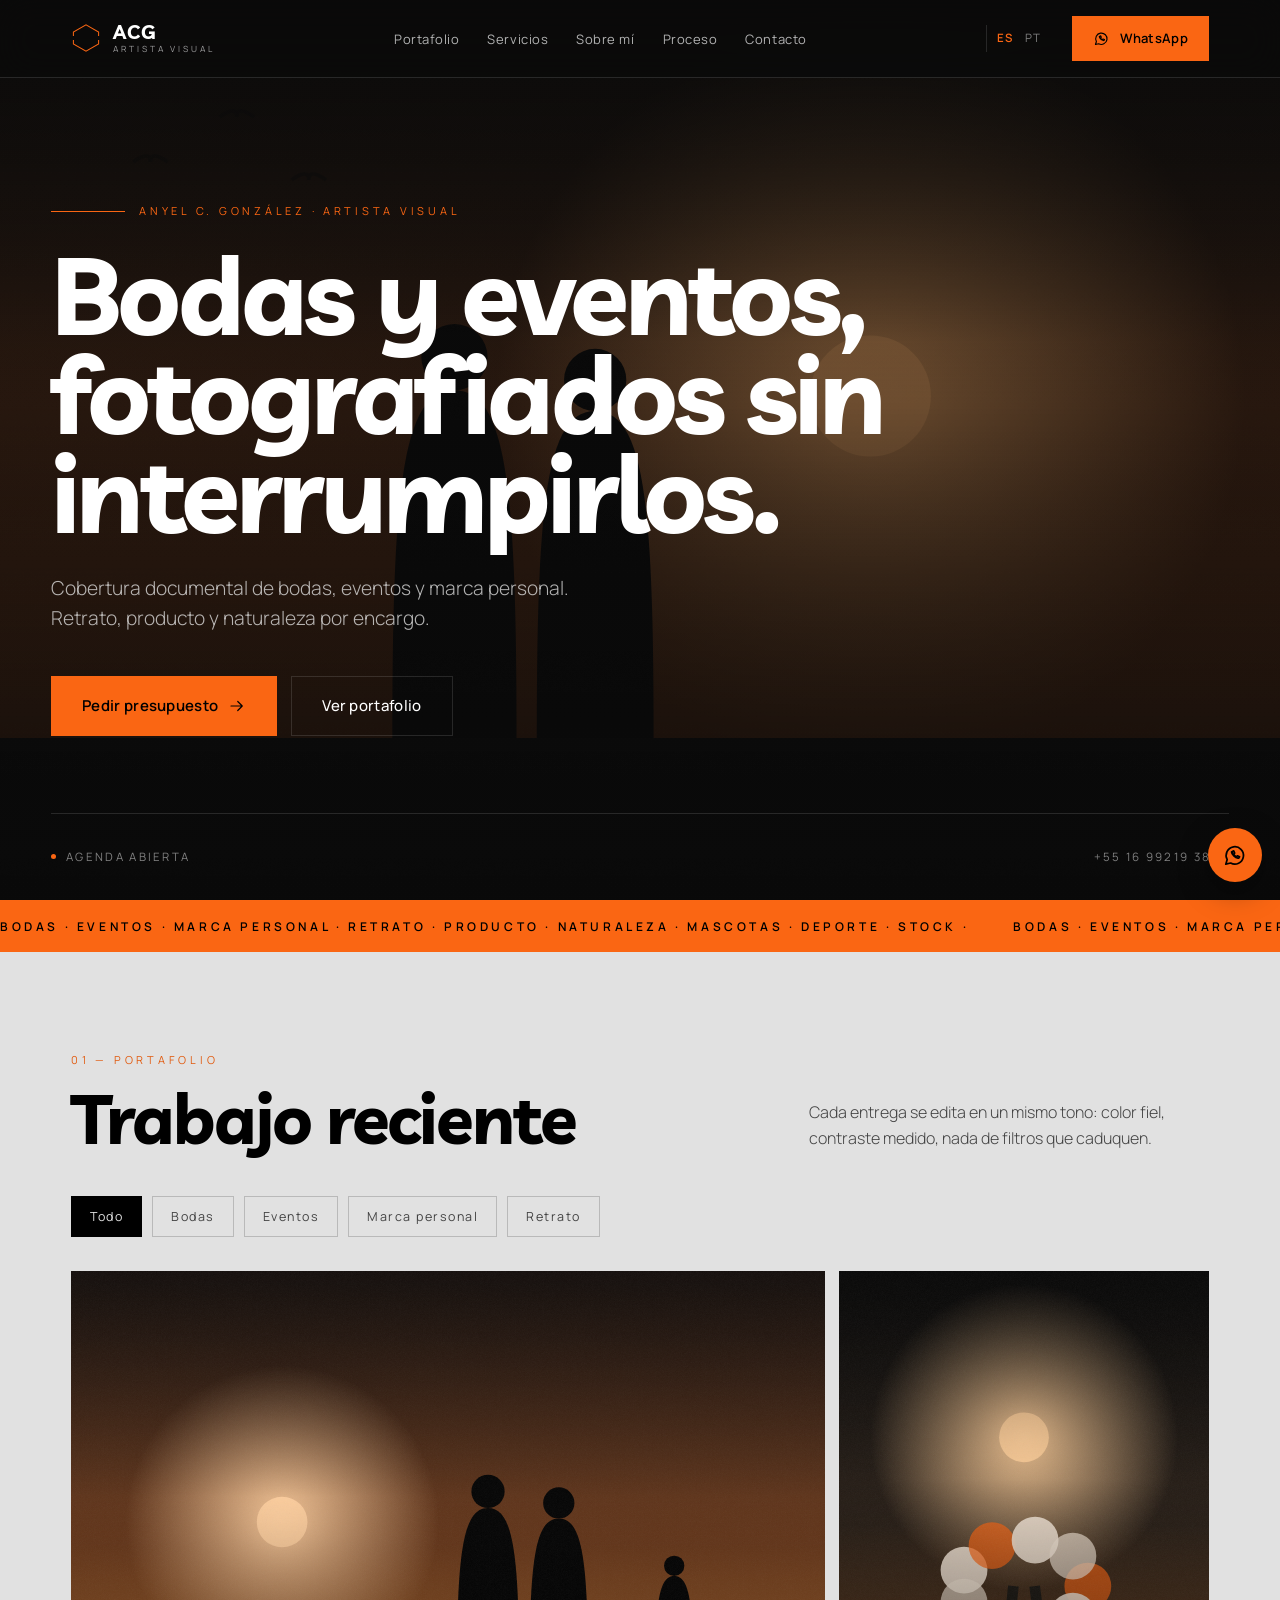
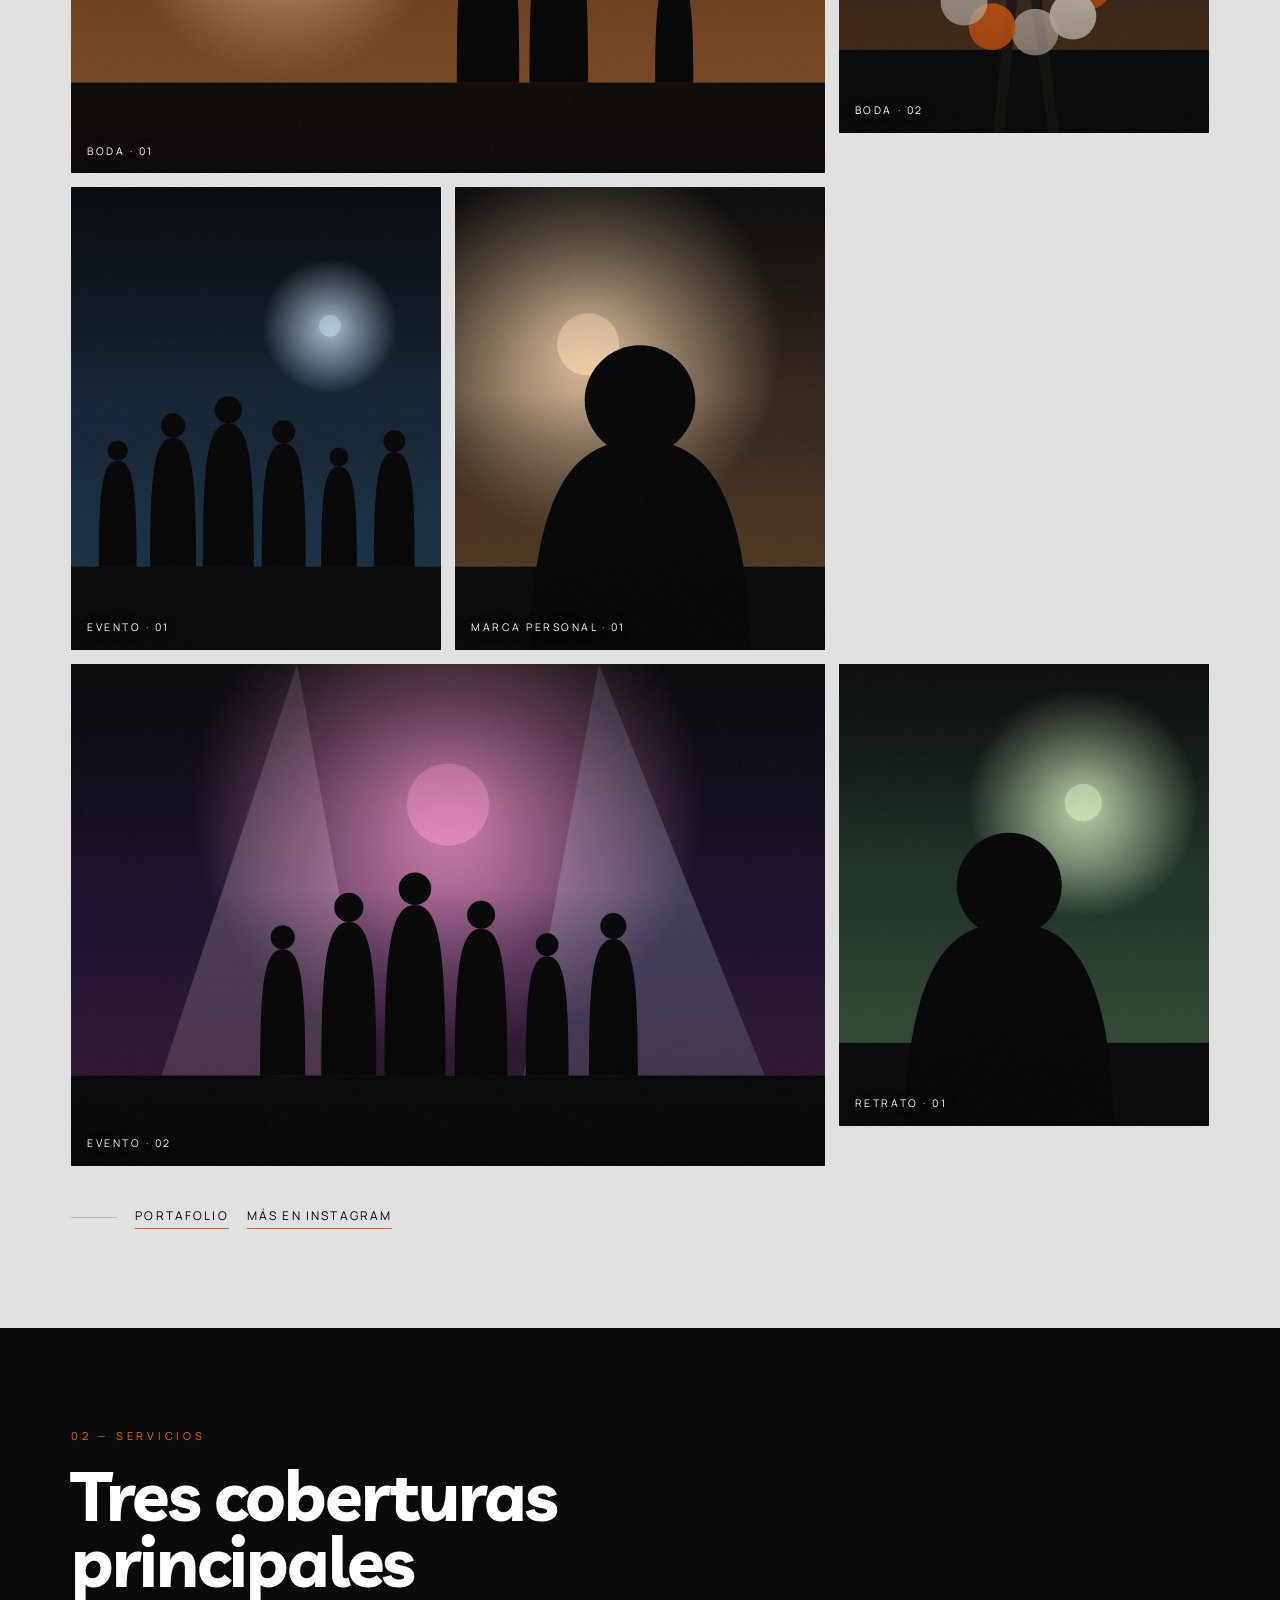
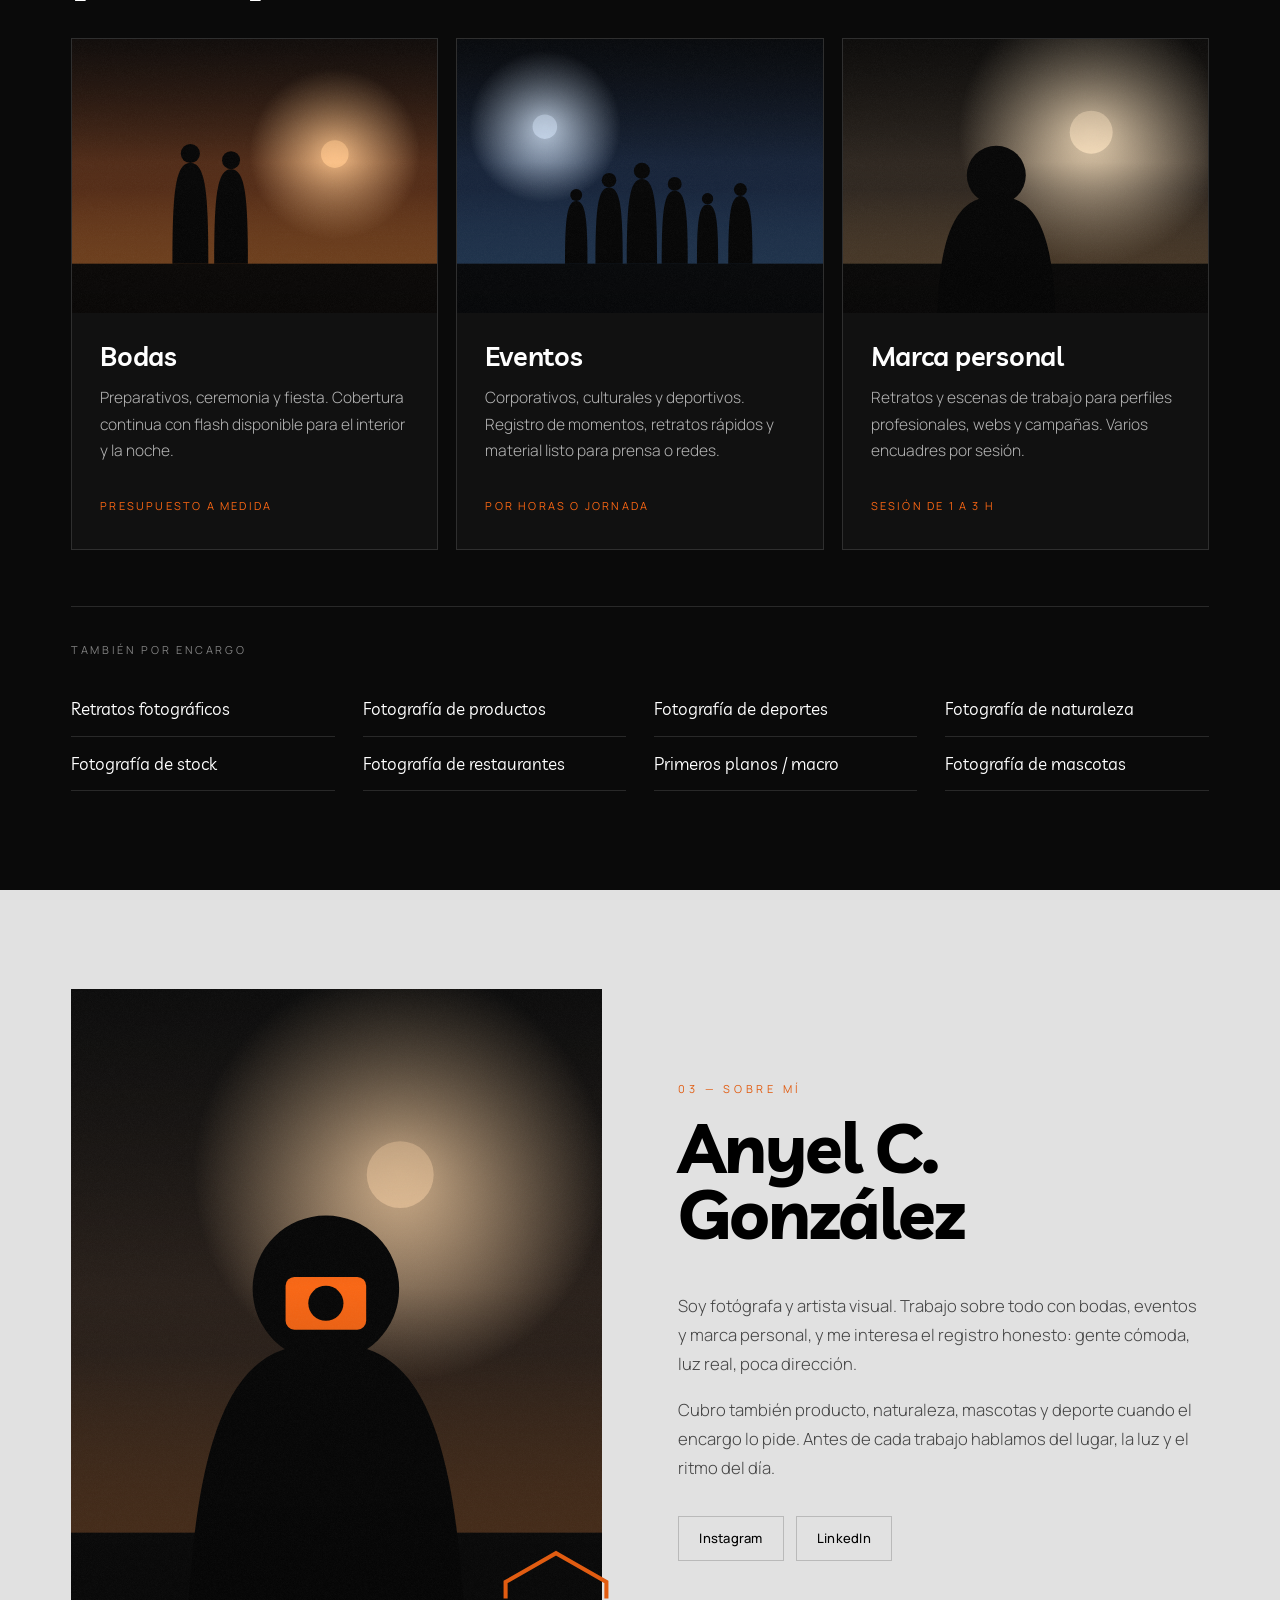
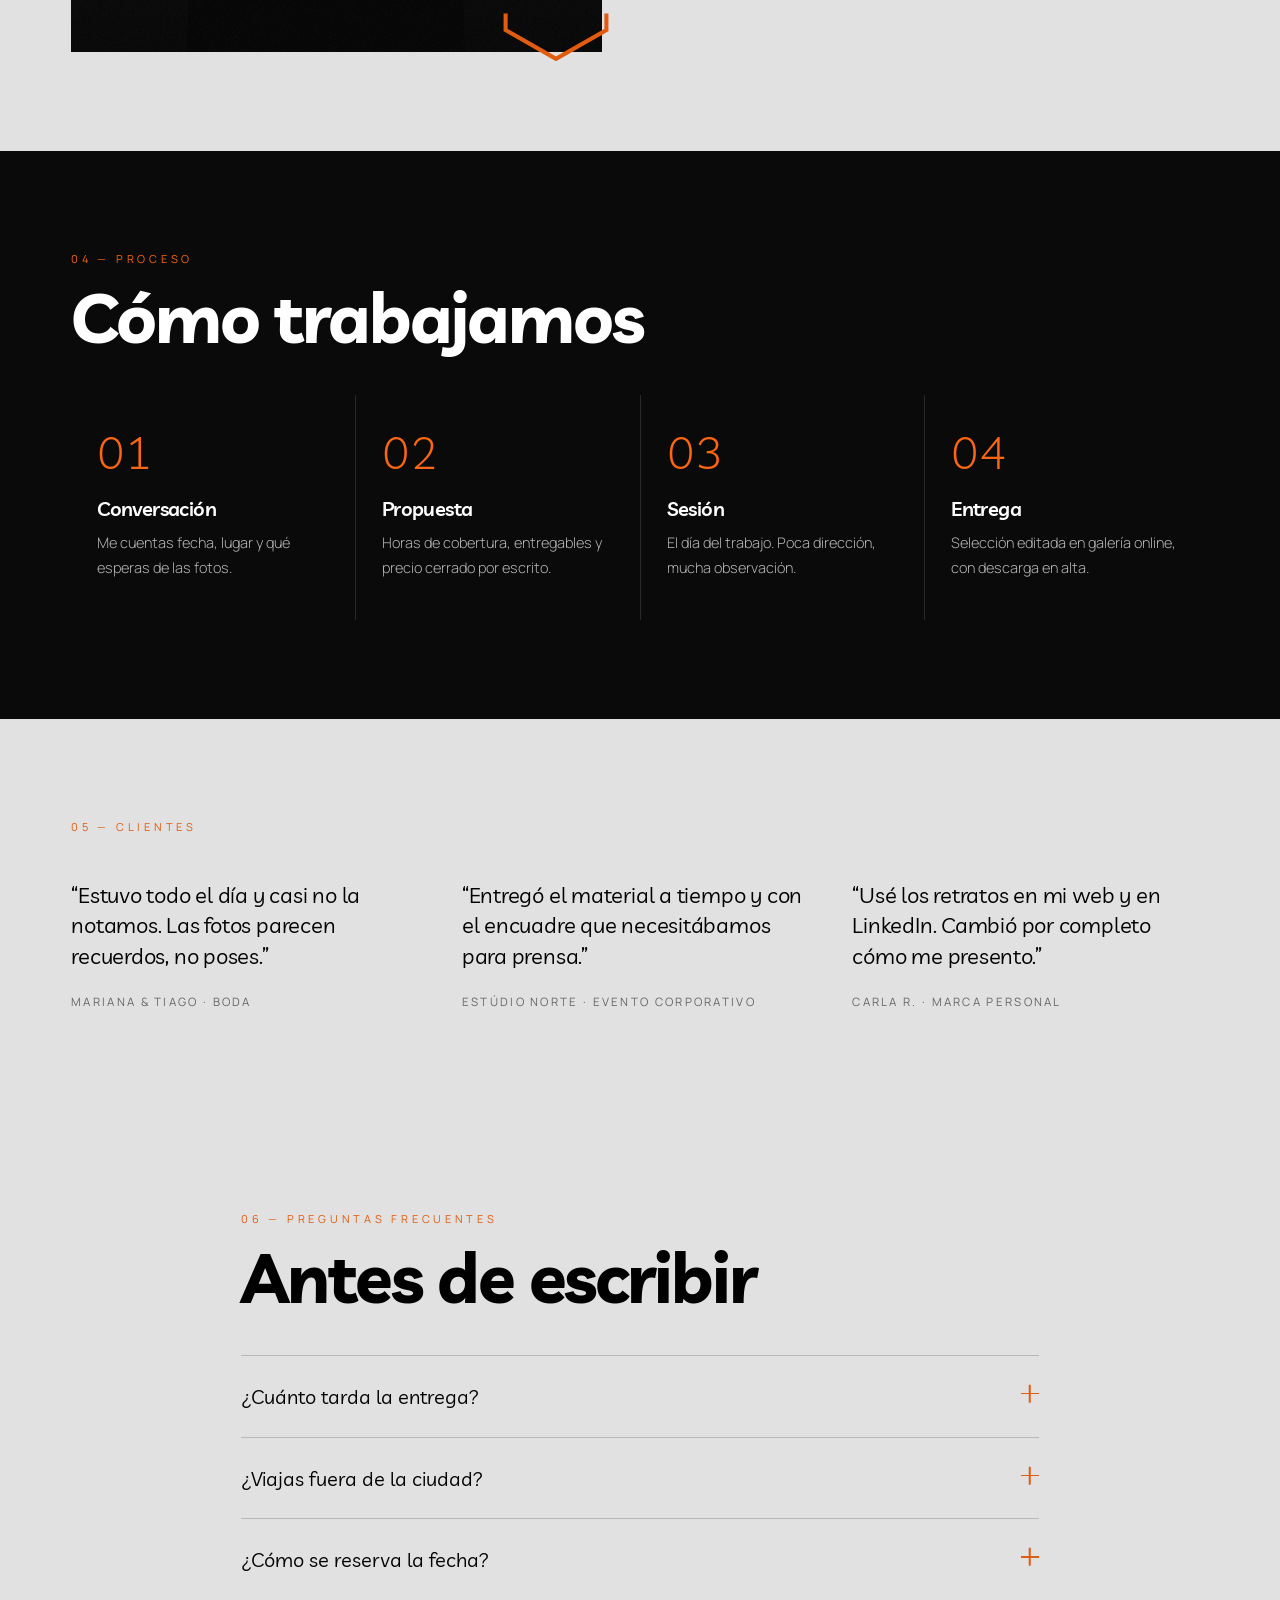
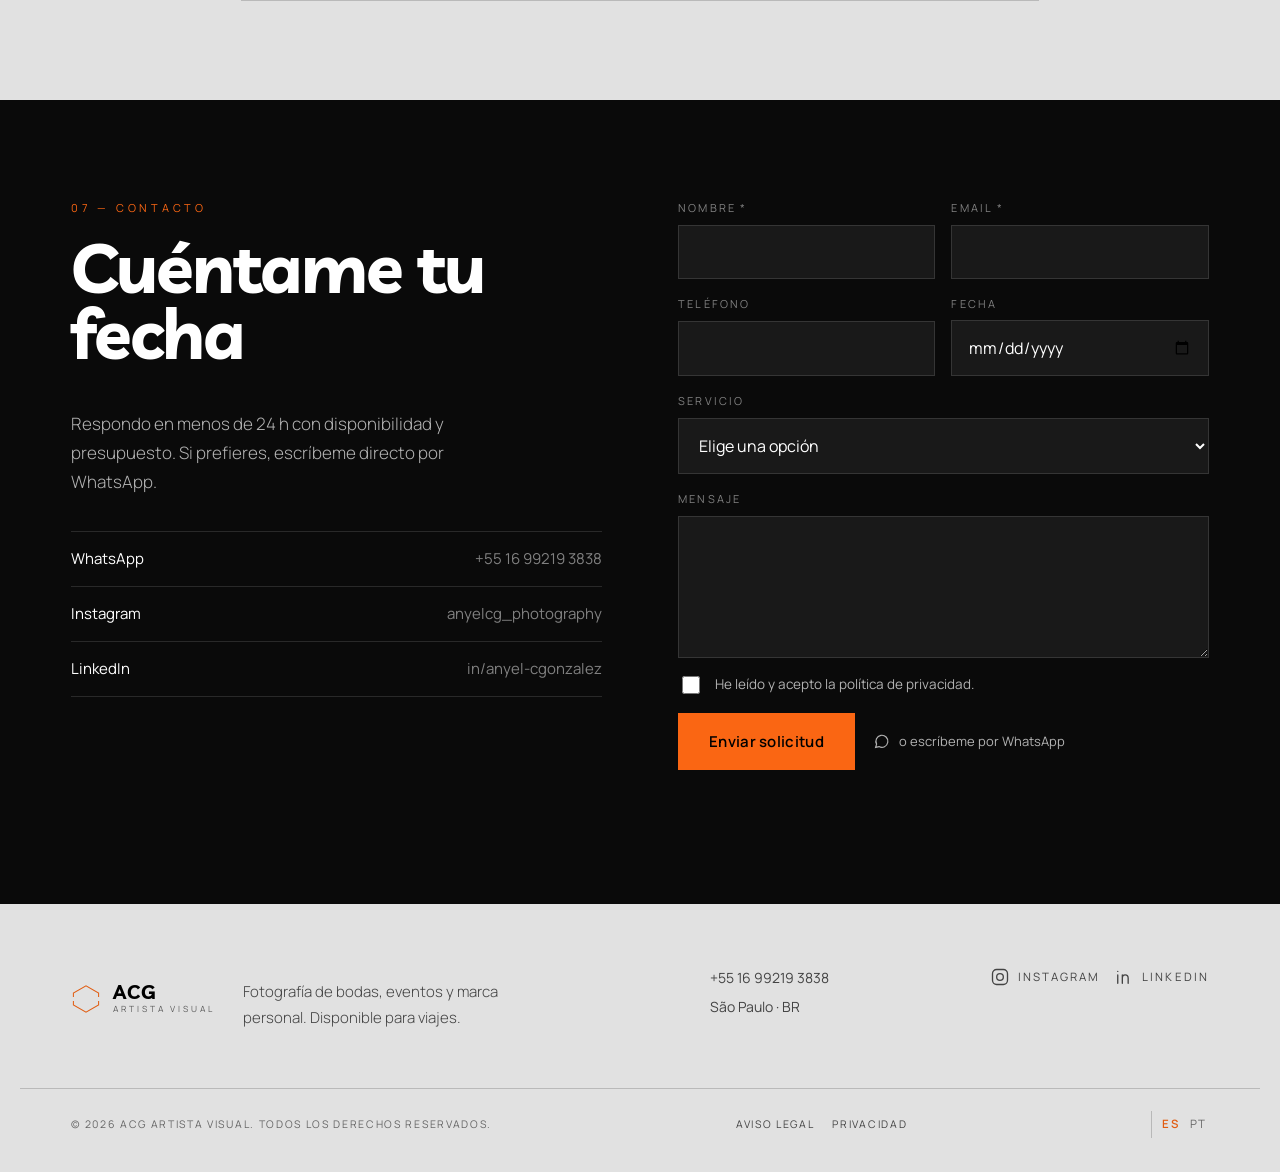
==== docs/index.html @ 99c0f703 "Primer commit: theme ACG Artista Visual + plugin CRM + maqueta Web de Anyel C. González (fotografa y" ====
<!DOCTYPE html>
<html lang="es">
<head>
<meta charset="utf-8">
<meta name="viewport" content="width=device-width, initial-scale=1">
<title>ACG Artista Visual — maqueta del theme</title>
<link rel="preconnect" href="https://fonts.googleapis.com">
<link rel="preconnect" href="https://fonts.gstatic.com" crossorigin>
<link href="https://fonts.googleapis.com/css2?family=Livvic:wght@300;400;500;600;700&family=Manrope:wght@300;400;500;600;700&display=swap" rel="stylesheet">
<link rel="stylesheet" href="assets/theme.css?v=1787610904025">
<!--
	Maqueta para revisar el theme sin WordPress.

	Usa el CSS y el JS REALES del theme y repite su marcado, así que lo que se
	ve aquí es lo que se renderiza en el sitio. Lo único escrito a mano son las
	variables de color de abajo: en WordPress las calcula acg_css_variables()
	en PHP a partir de la paleta del Personalizador, y estas son exactamente
	las que salen con la paleta de fábrica.
-->
<style>
:root{
	--acg-acento:#fa6613;
	--acg-acento-hover:#fb8847;
	--acg-acento-hondo:#b4490e;
	--acg-oscuro:#0a0a0a;
	--acg-claro:#e1e1e1;
	--acg-tinta:#000000;
	--acg-superficie:#111111;
	--acg-sobre-acento:#000000;
	--acg-max:1240px;
	--acg-gutter:clamp(18px, 4vw, 56px);
	--acg-seccion-y:clamp(70px, 11vh, 140px);
	--acg-fuente-titulo:Livvic, 'TT Norms', 'Helvetica Neue', Arial, sans-serif;
	--acg-fuente-texto:Manrope, 'TT Norms', Livvic, system-ui, -apple-system, 'Segoe UI', sans-serif;
}
.acg-esquema--oscuro,body{
	--sec-bg:#0a0a0a;--sec-fg:#ffffff;--sec-texto:rgba(225,225,225,.78);--sec-suave:rgba(225,225,225,.55);
	--sec-borde:rgba(225,225,225,.14);--sec-card:#111111;--sec-acento:#fa6613;--sec-input:#191919;
}
.acg-esquema--claro{
	--sec-bg:#e1e1e1;--sec-fg:#000000;--sec-texto:rgba(0,0,0,.7);--sec-suave:rgba(0,0,0,.55);
	--sec-borde:rgba(0,0,0,.18);--sec-card:#ededed;--sec-acento:#e15c11;--sec-input:#ffffff;
}
.acg-esquema--acento{
	--sec-bg:#fa6613;--sec-fg:#000000;--sec-texto:rgba(0,0,0,.78);--sec-suave:rgba(0,0,0,.6);
	--sec-borde:rgba(0,0,0,.28);--sec-card:#fb7b34;--sec-acento:#000000;--sec-input:#ffffff;
}
</style>
</head>
<body class="acg-header-fija">

<a class="acg-skip" href="#contenido">Saltar al contenido</a>

<header class="acg-header" id="acg-header">
	<div class="acg-builder-row acg-builder-row--header acg-builder-row--principal">
		<div class="acg-builder-zone acg-builder-zone--izquierda">
			<a class="acg-marca acg-marca--header" href="#top" rel="home">
				<svg class="acg-monograma" viewBox="0 0 100 100" width="30" height="30" fill="none" stroke="currentColor" stroke-width="3.4" stroke-linecap="square" aria-hidden="true"><path d="M8 42V30L50 6l42 24v12"/><path d="M8 58v12l42 24 42-24V58"/></svg>
				<span class="acg-marca__texto">
					<span class="acg-marca__nombre">ACG</span>
					<span class="acg-marca__sub">ARTISTA VISUAL</span>
				</span>
			</a>
		</div>
		<nav class="acg-nav acg-builder-zone acg-builder-zone--centro" id="acg-navegacion" aria-label="Menú principal">
			<ul class="acg-nav__lista">
				<li><a href="#portafolio">Portafolio</a></li>
				<li><a href="#servicios">Servicios</a></li>
				<li><a href="#sobre">Sobre mí</a></li>
				<li><a href="#proceso">Proceso</a></li>
				<li><a href="#contacto">Contacto</a></li>
			</ul>
		</nav>
		<div class="acg-builder-zone acg-builder-zone--derecha">
			<div class="acg-lang" role="group" aria-label="Idioma">
				<a class="acg-lang__btn is-active" href="?lang=es" hreflang="es">ES</a>
				<a class="acg-lang__btn" href="?lang=pt" hreflang="pt">PT</a>
			</div>
			<a class="acg-btn acg-btn--acento acg-btn--sm" href="https://wa.me/5516992193838" target="_blank" rel="noopener">
				<svg class="acg-icono" viewBox="0 0 24 24" width="17" height="17" fill="none" stroke="currentColor" stroke-width="1.6" stroke-linecap="round" stroke-linejoin="round" aria-hidden="true"><path d="M3.5 20.5l1.3-4.3A8 8 0 1 1 8 19.4z"/><path d="M8.8 9.2c.3 2.6 3.4 5.4 5.9 5.7.7.1 1.4-.6 1.5-1.3l-2-.9-1 1c-1-.5-2-1.4-2.5-2.5l1-1-.9-2c-.7.1-1.4.7-1.3 1.5z"/></svg>WhatsApp
			</a>
			<button class="acg-burger" type="button" aria-expanded="false" aria-controls="acg-menu-movil" aria-label="Abrir el menú"><span></span><span></span><span></span></button>
		</div>
	</div>
</header>

<div class="acg-menu-movil" id="acg-menu-movil" hidden>
	<div class="acg-menu-movil__interior">
		<ul class="acg-menu-movil__lista">
			<li><a href="#portafolio">Portafolio</a></li>
			<li><a href="#servicios">Servicios</a></li>
			<li><a href="#sobre">Sobre mí</a></li>
			<li><a href="#proceso">Proceso</a></li>
			<li><a href="#contacto">Contacto</a></li>
		</ul>
		<div class="acg-lang"><a class="acg-lang__btn is-active" href="#">ES</a><a class="acg-lang__btn" href="#">PT</a></div>
		<ul class="acg-contacto-info">
			<li><span>+55 16 99219 3838</span></li>
			<li><span>São Paulo · BR</span></li>
		</ul>
	</div>
</div>

<main id="contenido" class="acg-main">

<header id="inicio" class="acg-hero acg-esquema--oscuro">
	<div class="acg-hero__fondo">
		<img class="acg-hero__img" src="images/acg-hero.svg" alt="">
		<span class="acg-hero__velo" aria-hidden="true"></span>
	</div>
	<div class="acg-hero__interior">
		<p class="acg-hero__epigrafe"><span class="acg-hero__linea" aria-hidden="true"></span>ANYEL C. GONZÁLEZ · ARTISTA VISUAL</p>
		<h1 class="acg-hero__titulo">Bodas y eventos, fotografiados sin interrumpirlos.</h1>
		<p class="acg-hero__texto">Cobertura documental de bodas, eventos y marca personal. Retrato, producto y naturaleza por encargo.</p>
		<div class="acg-hero__botones">
			<a class="acg-btn acg-btn--acento" href="#contacto">Pedir presupuesto <svg class="acg-icono" viewBox="0 0 24 24" width="18" height="18" fill="none" stroke="currentColor" stroke-width="1.6" stroke-linecap="round" stroke-linejoin="round" aria-hidden="true"><path d="M4 12h15M13 6l6 6-6 6"/></svg></a>
			<a class="acg-btn acg-btn--linea" href="#portafolio">Ver portafolio</a>
		</div>
	</div>
	<div class="acg-hero__pie">
		<span class="acg-hero__estado"><span class="acg-punto" aria-hidden="true"></span>AGENDA ABIERTA</span>
		<a href="tel:+5516992193838">+55 16 99219 3838</a>
	</div>
</header>

<div class="acg-marquesina acg-esquema--acento" aria-hidden="true">
	<div class="acg-marquesina__pista">
		<span class="acg-marquesina__grupo">BODAS · EVENTOS · MARCA PERSONAL · RETRATO · PRODUCTO · NATURALEZA · MASCOTAS · DEPORTE · STOCK · </span>
		<span class="acg-marquesina__grupo">BODAS · EVENTOS · MARCA PERSONAL · RETRATO · PRODUCTO · NATURALEZA · MASCOTAS · DEPORTE · STOCK · </span>
	</div>
</div>

<section id="portafolio" class="acg-seccion acg-seccion--portafolio acg-esquema--claro">
	<div class="acg-contenedor">
		<div class="acg-seccion__cabecera">
			<div>
				<p class="acg-epigrafe"><span class="acg-epigrafe__num">01</span> — PORTAFOLIO</p>
				<h2 class="acg-titulo">Trabajo reciente</h2>
			</div>
			<p class="acg-seccion__intro">Cada entrega se edita en un mismo tono: color fiel, contraste medido, nada de filtros que caduquen.</p>
		</div>

		<div class="acg-filtros" data-acg-filtros hidden>
			<button type="button" class="acg-chip is-active" data-filtro="all">Todo</button>
			<button type="button" class="acg-chip" data-filtro="bodas">Bodas</button>
			<button type="button" class="acg-chip" data-filtro="eventos">Eventos</button>
			<button type="button" class="acg-chip" data-filtro="marca">Marca personal</button>
			<button type="button" class="acg-chip" data-filtro="retrato">Retrato</button>
		</div>

		<div class="acg-mosaico" style="--acg-cols: 3;" data-acg-mosaico>
			<figure class="acg-tarjeta-foto acg-tarjeta-foto--ancha" style="aspect-ratio: 3 / 2;" data-categorias="bodas">
				<a href="#" class="acg-tarjeta-foto__enlace"><img class="acg-thumb" src="images/boda-ceremonia.svg" alt="Ceremonia"></a>
				<figcaption class="acg-tarjeta-foto__pie">BODA · 01</figcaption>
			</figure>
			<figure class="acg-tarjeta-foto" style="aspect-ratio: 4 / 5;" data-categorias="bodas">
				<a href="#" class="acg-tarjeta-foto__enlace"><img class="acg-thumb" src="images/boda-detalle.svg" alt="Detalle"></a>
				<figcaption class="acg-tarjeta-foto__pie">BODA · 02</figcaption>
			</figure>
			<figure class="acg-tarjeta-foto" style="aspect-ratio: 4 / 5;" data-categorias="eventos">
				<a href="#" class="acg-tarjeta-foto__enlace"><img class="acg-thumb" src="images/evento-corporativo.svg" alt="Evento"></a>
				<figcaption class="acg-tarjeta-foto__pie">EVENTO · 01</figcaption>
			</figure>
			<figure class="acg-tarjeta-foto" style="aspect-ratio: 4 / 5;" data-categorias="marca">
				<a href="#" class="acg-tarjeta-foto__enlace"><img class="acg-thumb" src="images/marca-personal.svg" alt="Marca personal"></a>
				<figcaption class="acg-tarjeta-foto__pie">MARCA PERSONAL · 01</figcaption>
			</figure>
			<figure class="acg-tarjeta-foto acg-tarjeta-foto--ancha" style="aspect-ratio: 3 / 2;" data-categorias="eventos">
				<a href="#" class="acg-tarjeta-foto__enlace"><img class="acg-thumb" src="images/evento-escenario.svg" alt="Escenario"></a>
				<figcaption class="acg-tarjeta-foto__pie">EVENTO · 02</figcaption>
			</figure>
			<figure class="acg-tarjeta-foto" style="aspect-ratio: 4 / 5;" data-categorias="retrato">
				<a href="#" class="acg-tarjeta-foto__enlace"><img class="acg-thumb" src="images/retrato-natural.svg" alt="Retrato"></a>
				<figcaption class="acg-tarjeta-foto__pie">RETRATO · 01</figcaption>
			</figure>
		</div>

		<p class="acg-mosaico__vacio" data-acg-vacio hidden>No hay nada por aquí todavía.</p>

		<div class="acg-mosaico__pie">
			<span class="acg-raya" aria-hidden="true"></span>
			<a class="acg-enlace-sub" href="#">Portafolio</a>
			<a class="acg-enlace-sub" href="#">Más en Instagram</a>
		</div>
	</div>
</section>

<section id="servicios" class="acg-seccion acg-seccion--servicios acg-esquema--oscuro">
	<div class="acg-contenedor">
		<div class="acg-seccion__cabecera acg-seccion__cabecera--apilada">
			<div>
				<p class="acg-epigrafe"><span class="acg-epigrafe__num">02</span> — SERVICIOS</p>
				<h2 class="acg-titulo">Tres coberturas principales</h2>
			</div>
		</div>

		<div class="acg-servicios">
			<article class="acg-servicio">
				<a class="acg-servicio__media" href="#" tabindex="-1" aria-hidden="true"><img class="acg-thumb" src="images/servicio-bodas.svg" alt=""></a>
				<div class="acg-servicio__cuerpo">
					<h3 class="acg-servicio__titulo"><a href="#">Bodas</a></h3>
					<p class="acg-servicio__texto">Preparativos, ceremonia y fiesta. Cobertura continua con flash disponible para el interior y la noche.</p>
					<p class="acg-servicio__nota">Presupuesto a medida</p>
				</div>
			</article>
			<article class="acg-servicio">
				<a class="acg-servicio__media" href="#" tabindex="-1" aria-hidden="true"><img class="acg-thumb" src="images/servicio-eventos.svg" alt=""></a>
				<div class="acg-servicio__cuerpo">
					<h3 class="acg-servicio__titulo"><a href="#">Eventos</a></h3>
					<p class="acg-servicio__texto">Corporativos, culturales y deportivos. Registro de momentos, retratos rápidos y material listo para prensa o redes.</p>
					<p class="acg-servicio__nota">Por horas o jornada</p>
				</div>
			</article>
			<article class="acg-servicio">
				<a class="acg-servicio__media" href="#" tabindex="-1" aria-hidden="true"><img class="acg-thumb" src="images/servicio-marca.svg" alt=""></a>
				<div class="acg-servicio__cuerpo">
					<h3 class="acg-servicio__titulo"><a href="#">Marca personal</a></h3>
					<p class="acg-servicio__texto">Retratos y escenas de trabajo para perfiles profesionales, webs y campañas. Varios encuadres por sesión.</p>
					<p class="acg-servicio__nota">Sesión de 1 a 3 h</p>
				</div>
			</article>
		</div>

		<div class="acg-encargos">
			<p class="acg-encargos__titulo">También por encargo</p>
			<ul class="acg-encargos__lista">
				<li>Retratos fotográficos</li>
				<li>Fotografía de productos</li>
				<li>Fotografía de deportes</li>
				<li>Fotografía de naturaleza</li>
				<li>Fotografía de stock</li>
				<li>Fotografía de restaurantes</li>
				<li>Primeros planos / macro</li>
				<li>Fotografía de mascotas</li>
			</ul>
		</div>
	</div>
</section>

<section id="sobre" class="acg-seccion acg-seccion--sobre acg-esquema--claro">
	<div class="acg-contenedor acg-sobre">
		<div class="acg-sobre__media">
			<div class="acg-sobre__marco"><img class="acg-thumb" src="images/retrato-angie.svg" alt="Anyel C. González"></div>
			<span class="acg-sobre__hexagono" aria-hidden="true"><svg class="acg-monograma" viewBox="0 0 100 100" width="120" height="120" fill="none" stroke="currentColor" stroke-width="3.4" stroke-linecap="square"><path d="M8 42V30L50 6l42 24v12"/><path d="M8 58v12l42 24 42-24V58"/></svg></span>
		</div>
		<div class="acg-sobre__texto">
			<div class="acg-seccion__cabecera acg-seccion__cabecera--apilada">
				<div>
					<p class="acg-epigrafe"><span class="acg-epigrafe__num">03</span> — SOBRE MÍ</p>
					<h2 class="acg-titulo">Anyel C. González</h2>
				</div>
			</div>
			<div class="acg-prosa">
				<p>Soy fotógrafa y artista visual. Trabajo sobre todo con bodas, eventos y marca personal, y me interesa el registro honesto: gente cómoda, luz real, poca dirección.</p>
				<p>Cubro también producto, naturaleza, mascotas y deporte cuando el encargo lo pide. Antes de cada trabajo hablamos del lugar, la luz y el ritmo del día.</p>
			</div>
			<div class="acg-sobre__enlaces">
				<a class="acg-btn acg-btn--linea acg-btn--sm" href="#">Instagram</a>
				<a class="acg-btn acg-btn--linea acg-btn--sm" href="#">LinkedIn</a>
			</div>
		</div>
	</div>
</section>

<section id="proceso" class="acg-seccion acg-seccion--proceso acg-esquema--oscuro">
	<div class="acg-contenedor">
		<div class="acg-seccion__cabecera acg-seccion__cabecera--apilada">
			<div>
				<p class="acg-epigrafe"><span class="acg-epigrafe__num">04</span> — PROCESO</p>
				<h2 class="acg-titulo">Cómo trabajamos</h2>
			</div>
		</div>
		<ol class="acg-proceso">
			<li class="acg-paso"><span class="acg-paso__num">01</span><h3 class="acg-paso__titulo">Conversación</h3><p class="acg-paso__texto">Me cuentas fecha, lugar y qué esperas de las fotos.</p></li>
			<li class="acg-paso"><span class="acg-paso__num">02</span><h3 class="acg-paso__titulo">Propuesta</h3><p class="acg-paso__texto">Horas de cobertura, entregables y precio cerrado por escrito.</p></li>
			<li class="acg-paso"><span class="acg-paso__num">03</span><h3 class="acg-paso__titulo">Sesión</h3><p class="acg-paso__texto">El día del trabajo. Poca dirección, mucha observación.</p></li>
			<li class="acg-paso"><span class="acg-paso__num">04</span><h3 class="acg-paso__titulo">Entrega</h3><p class="acg-paso__texto">Selección editada en galería online, con descarga en alta.</p></li>
		</ol>
	</div>
</section>

<section class="acg-seccion acg-seccion--testimonios acg-esquema--claro">
	<div class="acg-contenedor">
		<div class="acg-seccion__cabecera acg-seccion__cabecera--apilada">
			<div><p class="acg-epigrafe"><span class="acg-epigrafe__num">05</span> — CLIENTES</p></div>
		</div>
		<div class="acg-testimonios">
			<blockquote class="acg-cita"><p class="acg-cita__texto">“Estuvo todo el día y casi no la notamos. Las fotos parecen recuerdos, no poses.”</p><footer class="acg-cita__autor">MARIANA &amp; TIAGO · BODA</footer></blockquote>
			<blockquote class="acg-cita"><p class="acg-cita__texto">“Entregó el material a tiempo y con el encuadre que necesitábamos para prensa.”</p><footer class="acg-cita__autor">ESTÚDIO NORTE · EVENTO CORPORATIVO</footer></blockquote>
			<blockquote class="acg-cita"><p class="acg-cita__texto">“Usé los retratos en mi web y en LinkedIn. Cambió por completo cómo me presento.”</p><footer class="acg-cita__autor">CARLA R. · MARCA PERSONAL</footer></blockquote>
		</div>
	</div>
</section>

<section class="acg-seccion acg-seccion--faq acg-esquema--claro">
	<div class="acg-contenedor acg-contenedor--estrecho">
		<div class="acg-seccion__cabecera acg-seccion__cabecera--apilada">
			<div>
				<p class="acg-epigrafe"><span class="acg-epigrafe__num">06</span> — PREGUNTAS FRECUENTES</p>
				<h2 class="acg-titulo">Antes de escribir</h2>
			</div>
		</div>
		<div class="acg-faq">
			<details class="acg-faq__item">
				<summary class="acg-faq__pregunta"><span>¿Cuánto tarda la entrega?</span><span class="acg-faq__signo" aria-hidden="true"></span></summary>
				<div class="acg-faq__respuesta acg-prosa"><p>Un adelanto en 72 h y la galería completa entre 10 y 20 días según el tamaño del trabajo.</p></div>
			</details>
			<details class="acg-faq__item">
				<summary class="acg-faq__pregunta"><span>¿Viajas fuera de la ciudad?</span><span class="acg-faq__signo" aria-hidden="true"></span></summary>
				<div class="acg-faq__respuesta acg-prosa"><p>Sí. El desplazamiento se suma al presupuesto y se acuerda antes de reservar la fecha.</p></div>
			</details>
			<details class="acg-faq__item">
				<summary class="acg-faq__pregunta"><span>¿Cómo se reserva la fecha?</span><span class="acg-faq__signo" aria-hidden="true"></span></summary>
				<div class="acg-faq__respuesta acg-prosa"><p>Con una señal sobre el total. Hasta ese momento la fecha sigue abierta para otros clientes.</p></div>
			</details>
		</div>
	</div>
</section>

<section id="contacto" class="acg-seccion acg-seccion--contacto acg-esquema--oscuro">
	<div class="acg-contenedor acg-contacto">
		<div class="acg-contacto__intro">
			<div class="acg-seccion__cabecera acg-seccion__cabecera--apilada">
				<div>
					<p class="acg-epigrafe"><span class="acg-epigrafe__num">07</span> — CONTACTO</p>
					<h2 class="acg-titulo">Cuéntame tu fecha</h2>
				</div>
			</div>
			<p class="acg-contacto__texto">Respondo en menos de 24 h con disponibilidad y presupuesto. Si prefieres, escríbeme directo por WhatsApp.</p>
			<ul class="acg-contacto__lista">
				<li><a href="#"><span>WhatsApp</span><span class="acg-contacto__valor">+55 16 99219 3838</span></a></li>
				<li><a href="#"><span>Instagram</span><span class="acg-contacto__valor">anyelcg_photography</span></a></li>
				<li><a href="#"><span>LinkedIn</span><span class="acg-contacto__valor">in/anyel-cgonzalez</span></a></li>
			</ul>
		</div>

		<div class="acg-contacto__form">
			<form class="acg-form" data-acg-form data-modo="whatsapp" data-whatsapp="https://wa.me/5516992193838" method="post" novalidate>
				<div class="acg-form__fila">
					<label class="acg-campo"><span class="acg-campo__label">Nombre *</span><input type="text" name="nombre" required></label>
					<label class="acg-campo"><span class="acg-campo__label">Email *</span><input type="email" name="email" required></label>
				</div>
				<div class="acg-form__fila">
					<label class="acg-campo"><span class="acg-campo__label">Teléfono</span><input type="tel" name="telefono"></label>
					<label class="acg-campo"><span class="acg-campo__label">Fecha</span><input type="date" name="fecha"></label>
				</div>
				<label class="acg-campo"><span class="acg-campo__label">Servicio</span>
					<select name="servicio"><option value="">Elige una opción</option><option>Bodas</option><option>Eventos</option><option>Marca personal</option><option>Otro</option></select>
				</label>
				<label class="acg-campo"><span class="acg-campo__label">Mensaje</span><textarea name="mensaje" rows="5"></textarea></label>
				<label class="acg-campo acg-campo--check"><input type="checkbox" name="acepto" value="1" required><span>He leído y acepto la política de privacidad.</span></label>
				<div class="acg-form__acciones">
					<button type="submit" class="acg-btn acg-btn--acento">Enviar solicitud</button>
					<a class="acg-form__wa" href="#"><svg class="acg-icono" viewBox="0 0 24 24" width="18" height="18" fill="none" stroke="currentColor" stroke-width="1.6" stroke-linecap="round" aria-hidden="true"><path d="M3.5 20.5l1.3-4.3A8 8 0 1 1 8 19.4z"/></svg>o escríbeme por WhatsApp</a>
				</div>
				<p class="acg-form__aviso" data-acg-aviso role="status" aria-live="polite"></p>
			</form>
		</div>
	</div>
</section>

</main>

<footer class="acg-pie acg-esquema--claro">
	<div class="acg-builder-row acg-builder-row--footer acg-builder-row--principal">
		<div class="acg-builder-zone acg-builder-zone--izquierda">
			<a class="acg-marca acg-marca--footer" href="#top">
				<svg class="acg-monograma" viewBox="0 0 100 100" width="30" height="30" fill="none" stroke="currentColor" stroke-width="3.4" stroke-linecap="square" aria-hidden="true"><path d="M8 42V30L50 6l42 24v12"/><path d="M8 58v12l42 24 42-24V58"/></svg>
				<span class="acg-marca__texto"><span class="acg-marca__nombre">ACG</span><span class="acg-marca__sub">ARTISTA VISUAL</span></span>
			</a>
			<p class="acg-pie__tagline">Fotografía de bodas, eventos y marca personal. Disponible para viajes.</p>
		</div>
		<div class="acg-builder-zone acg-builder-zone--centro">
			<ul class="acg-contacto-info">
				<li><span>+55 16 99219 3838</span></li>
				<li><span>São Paulo · BR</span></li>
			</ul>
		</div>
		<div class="acg-builder-zone acg-builder-zone--derecha">
			<ul class="acg-redes">
				<li><a href="#"><svg class="acg-icono" viewBox="0 0 24 24" width="20" height="20" fill="none" stroke="currentColor" stroke-width="1.6" aria-hidden="true"><rect x="3" y="3" width="18" height="18" rx="5"/><circle cx="12" cy="12" r="4"/></svg><span class="acg-redes__texto">Instagram</span></a></li>
				<li><a href="#"><svg class="acg-icono" viewBox="0 0 24 24" width="20" height="20" fill="none" stroke="currentColor" stroke-width="1.6" stroke-linecap="round" aria-hidden="true"><path d="M4.5 9.5v10M4.5 5.2v.1M10 19.5v-10M10 13c0-2 1.4-3.5 3.4-3.5S17 11 17 13.4v6.1"/></svg><span class="acg-redes__texto">LinkedIn</span></a></li>
			</ul>
		</div>
	</div>
	<div class="acg-builder-row acg-builder-row--footer acg-builder-row--inferior">
		<div class="acg-builder-zone acg-builder-zone--izquierda"><p class="acg-pie__copy">© 2026 ACG Artista Visual. Todos los derechos reservados.</p></div>
		<div class="acg-builder-zone acg-builder-zone--centro"><nav class="acg-pie__legal"><ul class="acg-pie__legal-lista"><li><a href="#">Aviso legal</a></li><li><a href="#">Privacidad</a></li></ul></nav></div>
		<div class="acg-builder-zone acg-builder-zone--derecha"><div class="acg-lang"><a class="acg-lang__btn is-active" href="#">ES</a><a class="acg-lang__btn" href="#">PT</a></div></div>
	</div>
</footer>

<a class="acg-wa-flotante" href="https://wa.me/5516992193838" target="_blank" rel="noopener" aria-label="WhatsApp">
	<svg class="acg-icono" viewBox="0 0 24 24" width="26" height="26" fill="none" stroke="currentColor" stroke-width="1.6" stroke-linecap="round" stroke-linejoin="round" aria-hidden="true"><path d="M3.5 20.5l1.3-4.3A8 8 0 1 1 8 19.4z"/><path d="M8.8 9.2c.3 2.6 3.4 5.4 5.9 5.7.7.1 1.4-.6 1.5-1.3l-2-.9-1 1c-1-.5-2-1.4-2.5-2.5l1-1-.9-2c-.7.1-1.4.7-1.3 1.5z"/></svg>
</a>

<script>window.acgData = { ajaxUrl: '', nonce: '', lang: 'es', animaciones: true, lightbox: true, i18n: { enviando: 'Enviando…', enviar: 'Enviar solicitud', error: 'Error', ok: '¡Gracias!', waAbierto: 'Se ha abierto WhatsApp con tu mensaje. Si no se abrió, escríbeme directamente.', waSinNumero: 'No hay un número de WhatsApp configurado todavía.', cerrar: 'Cerrar' } };</script>
<script src="assets/theme.js?v=1787610904025"></script>
</body>
</html>
---- docs/assets/theme.css ----
/**
 * ACG Artista Visual — hoja de estilos del front.
 *
 * Los colores no están escritos aquí: llegan como variables CSS calculadas en
 * PHP (inc/enqueue.php) a partir de la paleta del Personalizador. Cada sección
 * lleva una clase `.acg-esquema--*` que redefine el mismo juego de variables
 * (`--sec-bg`, `--sec-fg`, `--sec-texto`…), así que el CSS de dentro nunca
 * necesita saber sobre qué fondo está pintando.
 *
 * Orden: base, utilidades, encabezado, secciones de la portada, plantillas
 * interiores, pie, animaciones y, al final, los ajustes por ancho de pantalla.
 */

/* ------------------------------------------------------------------ Base. */

*,
*::before,
*::after {
	box-sizing: border-box;
}

html {
	scroll-behavior: smooth;
	-webkit-text-size-adjust: 100%;
}

body {
	margin: 0;
	background: var(--acg-oscuro);
	color: var(--sec-texto);
	font-family: var(--acg-fuente-texto);
	font-size: 16px;
	line-height: 1.6;
	overflow-x: hidden;
	-webkit-font-smoothing: antialiased;
}

img,
svg,
video,
iframe {
	max-width: 100%;
}

img {
	height: auto;
	display: block;
}

a {
	color: var(--sec-acento);
	text-decoration: none;
	transition: color .25s ease;
}

a:hover,
a:focus-visible {
	color: var(--sec-fg);
}

h1, h2, h3, h4 {
	font-family: var(--acg-fuente-titulo);
	font-weight: 700;
	letter-spacing: -.03em;
	line-height: 1;
	color: var(--sec-fg);
	margin: 0;
}

p {
	margin: 0 0 1em;
}

ul, ol {
	margin: 0;
	padding: 0;
}

input,
textarea,
select,
button {
	font-family: inherit;
	font-size: inherit;
}

::selection {
	background: var(--acg-acento);
	color: var(--acg-sobre-acento);
}

:focus-visible {
	outline: 2px solid var(--acg-acento);
	outline-offset: 3px;
}

.screen-reader-text {
	position: absolute !important;
	width: 1px;
	height: 1px;
	padding: 0;
	margin: -1px;
	overflow: hidden;
	clip: rect(0 0 0 0);
	white-space: nowrap;
	border: 0;
}

.acg-skip {
	position: absolute;
	left: -9999px;
	z-index: 999;
	padding: 12px 20px;
	background: var(--acg-acento);
	color: var(--acg-sobre-acento);
	font-weight: 600;
}

.acg-skip:focus {
	left: 12px;
	top: 12px;
}

/* -------------------------------------------------------------- Utilidades. */

.acg-contenedor {
	width: 100%;
	max-width: var(--acg-max);
	margin: 0 auto;
	padding-inline: var(--acg-gutter);
}

.acg-contenedor--estrecho {
	max-width: 900px;
}

.acg-seccion {
	position: relative;
	background: var(--sec-bg);
	color: var(--sec-texto);
	padding-block: var(--acg-seccion-y);
}

.acg-seccion__cabecera {
	display: flex;
	flex-wrap: wrap;
	align-items: flex-end;
	justify-content: space-between;
	gap: 28px;
	margin-bottom: 44px;
}

.acg-seccion__cabecera--apilada {
	display: block;
}

.acg-seccion__intro {
	max-width: 40ch;
	margin: 0;
	color: var(--sec-texto);
	font-weight: 300;
	line-height: 1.65;
}

.acg-epigrafe {
	margin: 0 0 18px;
	font-size: 11px;
	letter-spacing: .34em;
	text-transform: uppercase;
	color: var(--sec-acento);
}

.acg-epigrafe__num {
	color: var(--sec-acento);
}

.acg-titulo {
	font-size: clamp(32px, 5.4vw, 74px);
	line-height: .95;
	max-width: 20ch;
}

.acg-titulo--sm {
	font-size: clamp(26px, 3.4vw, 44px);
	margin-bottom: 28px;
}

.acg-prosa {
	color: var(--sec-texto);
	font-weight: 300;
	font-size: clamp(16px, 1.3vw, 18px);
	line-height: 1.75;
}

.acg-prosa h2,
.acg-prosa h3 {
	margin: 1.6em 0 .5em;
}

.acg-prosa a {
	border-bottom: 1px solid var(--sec-acento);
}

.acg-prosa img {
	margin-block: 1.5em;
}

.acg-prosa blockquote {
	margin: 1.6em 0;
	padding-left: 20px;
	border-left: 2px solid var(--sec-acento);
	font-family: var(--acg-fuente-titulo);
	font-size: 1.2em;
}

.acg-prosa ul,
.acg-prosa ol {
	margin: 0 0 1em 1.2em;
}

.acg-prosa li {
	margin-bottom: .4em;
}

.acg-vacio {
	padding: 40px 0;
	color: var(--sec-suave);
}

.acg-raya {
	display: block;
	width: 46px;
	height: 1px;
	background: currentColor;
	opacity: .35;
}

.acg-punto {
	display: block;
	width: 5px;
	height: 5px;
	border-radius: 50%;
	background: var(--acg-acento);
	animation: acg-latido 1.6s ease-in-out infinite alternate;
}

.acg-enlace-sub {
	font-size: 12px;
	letter-spacing: .18em;
	text-transform: uppercase;
	color: var(--sec-fg);
	border-bottom: 1px solid var(--sec-acento);
	padding-bottom: 3px;
}

.acg-enlace-sub:hover {
	color: var(--sec-acento);
}

/* Botones. */

.acg-btn {
	display: inline-flex;
	align-items: center;
	gap: 10px;
	padding: 17px 30px;
	font-size: 15px;
	font-weight: 600;
	letter-spacing: .02em;
	border: 1px solid transparent;
	cursor: pointer;
	transition: background-color .25s ease, color .25s ease, border-color .25s ease;
}

.acg-btn--sm {
	padding: 11px 20px;
	font-size: 13px;
}

.acg-btn--acento {
	background: var(--acg-acento);
	color: var(--acg-sobre-acento);
}

.acg-btn--acento:hover,
.acg-btn--acento:focus-visible {
	background: var(--sec-fg);
	color: var(--sec-bg);
}

.acg-btn--linea {
	border-color: var(--sec-borde);
	color: var(--sec-fg);
	font-weight: 500;
}

.acg-btn--linea:hover,
.acg-btn--linea:focus-visible {
	border-color: var(--acg-acento);
	color: var(--acg-acento);
}

/* --------------------------------------------------------------- Encabezado. */

.acg-header {
	position: relative;
	z-index: 60;
	background: color-mix(in srgb, var(--acg-oscuro) 82%, transparent);
	backdrop-filter: blur(18px);
	border-bottom: 1px solid var(--sec-borde);
	color: var(--sec-fg);
}

.acg-header-fija .acg-header {
	position: fixed;
	inset: 0 0 auto 0;
}

/* Con cabecera fija, lo primero de la página queda por debajo de ella. El hero
   es la excepción: la cabecera flota sobre su foto a propósito, y él ya reserva
   sitio con su propio padding. Cualquier otra cosa que abra la página —incluso
   si se apaga la sección del hero— sí necesita el hueco. */
.acg-header-fija .acg-main > :first-child:not(.acg-hero) {
	padding-top: calc(var(--acg-seccion-y) + 74px);
}

.acg-builder-row {
	display: flex;
	align-items: center;
	justify-content: space-between;
	gap: 24px;
	max-width: var(--acg-max);
	margin: 0 auto;
	padding: 16px var(--acg-gutter);
}

.acg-builder-row--header.acg-builder-row--inferior {
	border-top: 1px solid var(--sec-borde);
	padding-block: 10px;
	font-size: 12px;
}

.acg-builder-zone {
	display: flex;
	align-items: center;
	gap: clamp(14px, 2.2vw, 30px);
	min-width: 0;
}

.acg-builder-zone--centro {
	justify-content: center;
	flex: 1;
}

.acg-builder-zone--derecha {
	justify-content: flex-end;
}

.acg-marca {
	display: inline-flex;
	align-items: center;
	gap: 12px;
	color: var(--sec-fg);
	flex: none;
}

.acg-marca:hover {
	color: var(--sec-acento);
}

.acg-marca__img {
	max-height: 46px;
	width: auto;
}

.acg-monograma {
	color: var(--sec-acento);
	flex: none;
}

.acg-marca__texto {
	display: flex;
	flex-direction: column;
	line-height: 1;
}

.acg-marca__nombre {
	font-family: var(--acg-fuente-titulo);
	font-weight: 700;
	font-size: 19px;
	letter-spacing: .06em;
}

.acg-marca__sub {
	margin-top: 3px;
	font-size: 8.5px;
	letter-spacing: .34em;
	opacity: .6;
}

.acg-nav__lista,
.acg-menu-movil__lista {
	display: flex;
	align-items: center;
	gap: clamp(14px, 2.2vw, 30px);
	list-style: none;
}

.acg-nav__lista a {
	color: var(--sec-texto);
	font-size: 13px;
	letter-spacing: .04em;
}

.acg-nav__lista a:hover,
.acg-nav__lista .current-menu-item > a {
	color: var(--sec-acento);
}

.acg-nav__lista .sub-menu {
	display: none;
	position: absolute;
	margin-top: 10px;
	padding: 10px 0;
	background: var(--acg-superficie);
	border: 1px solid var(--sec-borde);
	list-style: none;
	min-width: 190px;
}

.acg-nav__lista li {
	position: relative;
}

.acg-nav__lista li:hover > .sub-menu,
.acg-nav__lista li:focus-within > .sub-menu {
	display: block;
}

.acg-nav__lista .sub-menu a {
	display: block;
	padding: 9px 18px;
}

.acg-lang {
	display: inline-flex;
	align-items: center;
	gap: 7px;
	padding-left: 8px;
	border-left: 1px solid var(--sec-borde);
}

.acg-lang__btn {
	font-size: 11.5px;
	letter-spacing: .12em;
	color: var(--sec-suave);
	padding: 4px 2px;
}

.acg-lang__btn.is-active {
	color: var(--sec-acento);
	font-weight: 600;
}

.acg-burger {
	display: none;
	flex-direction: column;
	justify-content: center;
	gap: 5px;
	width: 42px;
	height: 42px;
	padding: 0;
	background: none;
	border: 1px solid var(--sec-borde);
	cursor: pointer;
}

.acg-burger span {
	display: block;
	width: 18px;
	height: 1.5px;
	margin: 0 auto;
	background: var(--sec-fg);
	transition: transform .3s ease, opacity .2s ease;
}

.acg-burger[aria-expanded="true"] span:nth-child(1) {
	transform: translateY(6.5px) rotate(45deg);
}

.acg-burger[aria-expanded="true"] span:nth-child(2) {
	opacity: 0;
}

.acg-burger[aria-expanded="true"] span:nth-child(3) {
	transform: translateY(-6.5px) rotate(-45deg);
}

.acg-menu-movil {
	position: fixed;
	inset: 0;
	z-index: 55;
	display: flex;
	align-items: center;
	background: var(--acg-oscuro);
	color: var(--sec-fg);
	overflow-y: auto;
	animation: acg-aparece .25s ease both;
}

.acg-menu-movil[hidden] {
	display: none;
}

.acg-menu-movil__interior {
	width: 100%;
	padding: 100px var(--acg-gutter) 60px;
	display: grid;
	gap: 32px;
}

.acg-menu-movil__lista {
	flex-direction: column;
	align-items: flex-start;
	gap: 4px;
}

.acg-menu-movil__lista a {
	display: block;
	padding: 14px 0;
	font-family: var(--acg-fuente-titulo);
	font-size: clamp(26px, 8vw, 40px);
	color: var(--sec-fg);
	border-bottom: 1px solid var(--sec-borde);
}

.acg-menu-movil .sub-menu {
	list-style: none;
	padding-left: 16px;
}

.acg-menu-movil .sub-menu a {
	font-size: 20px;
}

.acg-redes {
	display: flex;
	flex-wrap: wrap;
	align-items: center;
	gap: 14px;
	list-style: none;
}

.acg-redes a {
	display: inline-flex;
	align-items: center;
	gap: 8px;
	color: inherit;
	font-size: 11.5px;
	letter-spacing: .18em;
	text-transform: uppercase;
}

.acg-redes a:hover {
	color: var(--sec-acento);
}

.acg-header .acg-redes__texto,
.acg-builder-row--header .acg-redes__texto {
	display: none;
}

.acg-contacto-info {
	display: grid;
	gap: 6px;
	list-style: none;
	font-size: 14px;
}

.acg-contacto-info li {
	display: flex;
	align-items: center;
	gap: 10px;
}

.acg-contacto-info a {
	color: inherit;
}

.acg-contacto-info a:hover {
	color: var(--sec-acento);
}

.acg-buscador {
	display: flex;
	align-items: center;
	gap: 6px;
	max-width: 320px;
}

.acg-buscador input {
	flex: 1;
	min-width: 0;
	padding: 12px 14px;
	background: var(--sec-input);
	border: 1px solid var(--sec-borde);
	color: var(--sec-fg);
}

.acg-buscador button {
	padding: 12px 14px;
	background: var(--acg-acento);
	color: var(--acg-sobre-acento);
	border: none;
	cursor: pointer;
	display: inline-flex;
}

/* --------------------------------------------------------------------- Hero. */

.acg-hero {
	position: relative;
	isolation: isolate;
	display: grid;
	grid-template-rows: 1fr auto;
	min-height: 100svh;
	padding: clamp(96px, 14vh, 170px) var(--acg-gutter) 0;
	background: var(--sec-bg);
	color: var(--sec-texto);
}

.acg-hero__fondo {
	position: absolute;
	inset: 0;
	z-index: -2;
	overflow: hidden;
}

.acg-hero__img {
	width: 100%;
	height: 100%;
	object-fit: cover;
	animation: acg-zoom 14s cubic-bezier(.2, .7, .2, 1) both;
}

.acg-hero__velo {
	position: absolute;
	inset: 0;
	pointer-events: none;
	background: linear-gradient(180deg,
		color-mix(in srgb, var(--acg-oscuro) 86%, transparent) 0%,
		color-mix(in srgb, var(--acg-oscuro) 55%, transparent) 38%,
		color-mix(in srgb, var(--acg-oscuro) 92%, transparent) 100%);
}

.acg-hero__interior {
	display: flex;
	flex-direction: column;
	justify-content: center;
	width: 100%;
	max-width: var(--acg-max);
	margin: 0 auto;
}

.acg-hero__epigrafe {
	display: flex;
	align-items: center;
	gap: 14px;
	margin: 0 0 26px;
	font-size: 11px;
	letter-spacing: .34em;
	color: var(--acg-acento);
	animation: acg-aparece 1.1s .1s both;
}

.acg-hero__linea {
	display: block;
	width: clamp(28px, 6vw, 74px);
	height: 1px;
	background: var(--acg-acento);
	transform-origin: left;
	animation: acg-linea 1.2s .2s cubic-bezier(.16, 1, .3, 1) both;
}

.acg-hero__titulo {
	font-size: clamp(42px, 8.4vw, 132px);
	line-height: .92;
	letter-spacing: -.035em;
	max-width: 16ch;
	color: var(--sec-fg);
	animation: acg-sube 1.3s .2s cubic-bezier(.16, 1, .3, 1) both;
}

.acg-hero__texto {
	max-width: 52ch;
	margin: 30px 0 0;
	font-weight: 300;
	font-size: clamp(16px, 1.5vw, 21px);
	line-height: 1.6;
	color: var(--sec-texto);
	animation: acg-sube 1.3s .35s cubic-bezier(.16, 1, .3, 1) both;
}

.acg-hero__botones {
	display: flex;
	flex-wrap: wrap;
	gap: 14px;
	margin-top: 42px;
	animation: acg-sube 1.3s .5s cubic-bezier(.16, 1, .3, 1) both;
}

.acg-hero__pie {
	display: flex;
	flex-wrap: wrap;
	align-items: center;
	justify-content: space-between;
	gap: 18px;
	width: 100%;
	max-width: var(--acg-max);
	margin: 0 auto;
	padding: 34px 0;
	border-top: 1px solid var(--sec-borde);
	font-size: 11.5px;
	letter-spacing: .2em;
	color: var(--sec-suave);
	animation: acg-aparece 1.4s .8s both;
}

.acg-hero__pie a {
	color: inherit;
}

.acg-hero__estado {
	display: inline-flex;
	align-items: center;
	gap: 10px;
}

/* -------------------------------------------------------------- Marquesina. */

.acg-marquesina {
	overflow: hidden;
	padding: 13px 0;
	background: var(--sec-bg);
	color: var(--sec-fg);
	white-space: nowrap;
}

.acg-marquesina__pista {
	display: inline-flex;
	animation: acg-marquesina 26s linear infinite;
}

.acg-marquesina__grupo {
	padding-right: 44px;
	font-size: 12px;
	font-weight: 600;
	letter-spacing: .3em;
}

/* --------------------------------------------------------------- Portafolio. */

.acg-filtros {
	display: flex;
	flex-wrap: wrap;
	gap: 10px;
	margin: 44px 0 34px;
}

.acg-chip {
	padding: 11px 18px;
	font-size: 12.5px;
	letter-spacing: .12em;
	background: transparent;
	color: var(--sec-texto);
	border: 1px solid var(--sec-borde);
	cursor: pointer;
	transition: all .25s ease;
}

.acg-chip:hover {
	border-color: var(--sec-fg);
	color: var(--sec-fg);
}

.acg-chip.is-active {
	background: var(--sec-fg);
	color: var(--sec-bg);
	border-color: var(--sec-fg);
}

.acg-mosaico {
	display: grid;
	grid-template-columns: repeat(var(--acg-cols, 3), minmax(0, 1fr));
	gap: 14px;
}

.acg-tarjeta-foto {
	position: relative;
	margin: 0;
	overflow: hidden;
	background: color-mix(in srgb, var(--sec-bg) 88%, var(--sec-fg));
}

.acg-tarjeta-foto--ancha {
	grid-column: span 2;
}

.acg-tarjeta-foto__enlace {
	display: block;
	width: 100%;
	height: 100%;
}

.acg-tarjeta-foto .acg-thumb {
	width: 100%;
	height: 100%;
	object-fit: cover;
	transition: transform .8s cubic-bezier(.16, 1, .3, 1);
}

.acg-tarjeta-foto:hover .acg-thumb {
	transform: scale(1.05);
}

.acg-tarjeta-foto__pie {
	position: absolute;
	left: 0;
	bottom: 0;
	padding: 14px 16px;
	pointer-events: none;
	font-size: 10.5px;
	letter-spacing: .24em;
	text-transform: uppercase;
	color: #fff;
	text-shadow: 0 1px 12px rgba(0, 0, 0, .7);
}

.acg-thumb--vacia {
	display: block;
	width: 100%;
	height: 100%;
	background: repeating-linear-gradient(135deg,
		color-mix(in srgb, var(--sec-fg) 8%, transparent) 0 10px,
		transparent 10px 20px);
}

.acg-mosaico__pie {
	display: flex;
	flex-wrap: wrap;
	align-items: center;
	gap: 18px;
	margin-top: 40px;
	color: var(--sec-suave);
}

/* ---------------------------------------------------------------- Servicios. */

.acg-servicios {
	display: grid;
	grid-template-columns: repeat(auto-fit, minmax(290px, 1fr));
	gap: 18px;
}

.acg-servicio {
	display: flex;
	flex-direction: column;
	background: var(--sec-card);
	border: 1px solid var(--sec-borde);
}

.acg-servicio__media {
	position: relative;
	display: block;
	aspect-ratio: 4 / 3;
	overflow: hidden;
	background: color-mix(in srgb, var(--sec-bg) 90%, var(--sec-fg));
}

.acg-servicio__media .acg-thumb {
	width: 100%;
	height: 100%;
	object-fit: cover;
	transition: transform .8s cubic-bezier(.16, 1, .3, 1);
}

.acg-servicio:hover .acg-servicio__media .acg-thumb {
	transform: scale(1.05);
}

.acg-servicio__cuerpo {
	display: flex;
	flex-direction: column;
	gap: 14px;
	flex: 1;
	padding: 30px 28px 34px;
}

.acg-servicio__titulo {
	font-size: 27px;
	font-weight: 600;
	letter-spacing: -.01em;
}

.acg-servicio__titulo a {
	color: var(--sec-fg);
}

.acg-servicio__titulo a:hover {
	color: var(--sec-acento);
}

.acg-servicio__texto {
	margin: 0;
	font-weight: 300;
	font-size: 15.5px;
	line-height: 1.7;
}

.acg-servicio__nota {
	margin: auto 0 0;
	padding-top: 20px;
	font-size: 11px;
	letter-spacing: .2em;
	text-transform: uppercase;
	color: var(--sec-acento);
}

.acg-encargos {
	margin-top: 56px;
	padding-top: 34px;
	border-top: 1px solid var(--sec-borde);
}

.acg-encargos__titulo {
	margin-bottom: 24px;
	font-size: 11px;
	letter-spacing: .24em;
	text-transform: uppercase;
	color: var(--sec-suave);
}

.acg-encargos__lista {
	display: grid;
	grid-template-columns: repeat(auto-fit, minmax(220px, 1fr));
	gap: 0 28px;
	list-style: none;
	font-family: var(--acg-fuente-titulo);
	font-size: 17px;
	color: var(--sec-fg);
}

.acg-encargos__lista li {
	padding: 13px 0;
	border-bottom: 1px solid var(--sec-borde);
}

/* -------------------------------------------------------------------- Sobre. */

.acg-sobre {
	display: grid;
	grid-template-columns: repeat(auto-fit, minmax(300px, 1fr));
	gap: clamp(34px, 6vw, 82px);
	align-items: center;
}

.acg-sobre__media {
	position: relative;
}

.acg-sobre__marco {
	position: relative;
	aspect-ratio: 4 / 5;
	overflow: hidden;
	background: color-mix(in srgb, var(--sec-bg) 88%, var(--sec-fg));
}

.acg-sobre__marco .acg-thumb {
	width: 100%;
	height: 100%;
	object-fit: cover;
}

.acg-sobre__hexagono {
	position: absolute;
	right: -14px;
	bottom: -22px;
	color: var(--acg-acento);
	animation: acg-flota 9s ease-in-out infinite;
}

.acg-sobre__enlaces {
	display: flex;
	flex-wrap: wrap;
	gap: 12px;
	margin-top: 34px;
}

/* ------------------------------------------------------------------ Proceso. */

.acg-proceso {
	display: grid;
	grid-template-columns: repeat(auto-fit, minmax(230px, 1fr));
	gap: 1px;
	background: var(--sec-borde);
	list-style: none;
}

.acg-paso {
	padding: 34px 26px 40px;
	background: var(--sec-bg);
}

.acg-paso__num {
	display: block;
	margin-bottom: 24px;
	font-family: var(--acg-fuente-titulo);
	font-size: 46px;
	font-weight: 300;
	line-height: 1;
	color: var(--sec-acento);
}

.acg-paso__titulo {
	margin-bottom: 12px;
	font-size: 20px;
	font-weight: 600;
}

.acg-paso__texto {
	margin: 0;
	font-weight: 300;
	font-size: 14.5px;
	line-height: 1.7;
}

/* -------------------------------------------------------------- Testimonios. */

.acg-testimonios {
	display: grid;
	grid-template-columns: repeat(auto-fit, minmax(280px, 1fr));
	gap: 34px;
}

.acg-cita {
	margin: 0;
}

.acg-cita__texto {
	margin: 0 0 22px;
	font-family: var(--acg-fuente-titulo);
	font-size: clamp(19px, 1.7vw, 24px);
	line-height: 1.4;
	letter-spacing: -.01em;
	color: var(--sec-fg);
}

.acg-cita__autor {
	font-size: 11.5px;
	letter-spacing: .2em;
	text-transform: uppercase;
	color: var(--sec-suave);
}

.acg-estrellas {
	display: inline-flex;
	gap: 2px;
	margin-bottom: 14px;
}

.acg-estrella {
	fill: var(--sec-borde);
}

.acg-estrella.is-activa {
	fill: var(--sec-acento);
}

.acg-cita__fuente {
	display: inline-flex;
	align-items: center;
	gap: 5px;
	margin-top: 10px;
	font-size: 10.5px;
	letter-spacing: .14em;
	text-transform: uppercase;
	color: var(--sec-suave);
}

a.acg-cita__fuente:hover {
	color: var(--sec-acento);
}

/* ------------------------------------------------------------------- Equipo. */

.acg-equipo {
	display: grid;
	grid-template-columns: repeat(auto-fit, minmax(240px, 1fr));
	gap: 34px;
	align-items: end;
}

.acg-equipo__texto {
	margin: 12px 0 0;
	max-width: 34ch;
}

.acg-equipo__lista {
	display: grid;
	gap: 4px;
	list-style: none;
	font-size: 15px;
	font-weight: 500;
	color: var(--sec-fg);
}

.acg-equipo__lista li {
	padding: 9px 0;
	border-top: 1px solid var(--sec-borde);
}

/* ---------------------------------------------------------------------- FAQ. */

.acg-faq {
	border-top: 1px solid var(--sec-borde);
}

.acg-faq__item {
	border-bottom: 1px solid var(--sec-borde);
}

.acg-faq__pregunta {
	display: flex;
	align-items: flex-start;
	justify-content: space-between;
	gap: 20px;
	padding: 24px 0;
	cursor: pointer;
	list-style: none;
	font-family: var(--acg-fuente-titulo);
	font-size: clamp(17px, 1.6vw, 22px);
	color: var(--sec-fg);
}

.acg-faq__pregunta::-webkit-details-marker {
	display: none;
}

.acg-faq__signo {
	position: relative;
	flex: none;
	width: 18px;
	height: 18px;
	margin-top: 4px;
}

.acg-faq__signo::before,
.acg-faq__signo::after {
	content: "";
	position: absolute;
	inset: 50% 0 auto 0;
	height: 1.5px;
	background: var(--sec-acento);
	transition: transform .25s ease;
}

.acg-faq__signo::after {
	transform: rotate(90deg);
}

.acg-faq__item[open] .acg-faq__signo::after {
	transform: rotate(0);
}

.acg-faq__respuesta {
	padding: 0 0 26px;
	max-width: 62ch;
}

/* ----------------------------------------------------------------- Contacto. */

.acg-contacto {
	display: grid;
	grid-template-columns: repeat(auto-fit, minmax(320px, 1fr));
	gap: clamp(34px, 6vw, 76px);
}

.acg-contacto__texto {
	max-width: 42ch;
	margin-bottom: 34px;
	font-weight: 300;
	font-size: 17px;
	line-height: 1.7;
}

.acg-contacto__lista {
	display: grid;
	gap: 0;
	margin-bottom: 34px;
	list-style: none;
	font-size: 15px;
}

.acg-contacto__lista li {
	border-top: 1px solid var(--sec-borde);
}

.acg-contacto__lista li:last-child {
	border-bottom: 1px solid var(--sec-borde);
}

.acg-contacto__lista a {
	display: flex;
	justify-content: space-between;
	gap: 16px;
	padding: 15px 0;
	color: var(--sec-fg);
}

.acg-contacto__lista a:hover {
	color: var(--sec-acento);
}

.acg-contacto__valor {
	color: var(--sec-suave);
	text-align: right;
	word-break: break-word;
}

.acg-mapa {
	position: relative;
	aspect-ratio: 16 / 10;
	border: 1px solid var(--sec-borde);
	overflow: hidden;
}

.acg-mapa iframe {
	width: 100%;
	height: 100%;
	border: 0;
	filter: grayscale(1) contrast(1.1);
}

/* ------------------------------------------------------------------ Formulario. */

.acg-form {
	display: grid;
	gap: 16px;
	align-content: start;
}

.acg-form__fila {
	display: grid;
	grid-template-columns: repeat(auto-fit, minmax(180px, 1fr));
	gap: 16px;
}

.acg-campo {
	display: grid;
	gap: 8px;
}

.acg-campo__label {
	font-size: 11px;
	letter-spacing: .2em;
	text-transform: uppercase;
	color: var(--sec-suave);
}

.acg-campo input,
.acg-campo select,
.acg-campo textarea {
	width: 100%;
	padding: 15px 16px;
	background: var(--sec-input);
	border: 1px solid var(--sec-borde);
	color: var(--sec-fg);
	outline: none;
	transition: border-color .2s ease;
}

.acg-campo textarea {
	resize: vertical;
}

.acg-campo input:focus,
.acg-campo select:focus,
.acg-campo textarea:focus {
	border-color: var(--acg-acento);
}

.acg-campo--check {
	grid-template-columns: auto 1fr;
	align-items: start;
	gap: 12px;
	font-size: 13.5px;
	color: var(--sec-texto);
}

.acg-campo--check input {
	width: 18px;
	height: 18px;
	margin-top: 2px;
	padding: 0;
	accent-color: var(--acg-acento);
}

.acg-campo.is-error input,
.acg-campo.is-error select,
.acg-campo.is-error textarea {
	border-color: #e5484d;
}

.acg-honeypot {
	position: absolute;
	left: -9999px;
	width: 1px;
	height: 1px;
	overflow: hidden;
}

.acg-form__acciones {
	display: flex;
	flex-wrap: wrap;
	align-items: center;
	gap: 18px;
}

.acg-form__wa {
	display: inline-flex;
	align-items: center;
	gap: 8px;
	font-size: 13px;
	color: var(--sec-texto);
}

.acg-form__aviso {
	margin: 0;
	min-height: 1.4em;
	font-size: 14px;
}

.acg-form__aviso.is-ok {
	color: var(--sec-acento);
}

.acg-form__aviso.is-error {
	color: #ff6b6e;
}

/* ------------------------------------------------------ Plantillas interiores. */

.acg-cabecera-interior {
	position: relative;
	isolation: isolate;
	padding-block: clamp(70px, 12vh, 130px) clamp(40px, 6vh, 70px);
	background: var(--sec-bg);
	color: var(--sec-texto);
}

.acg-cabecera-interior__fondo {
	position: absolute;
	inset: 0;
	z-index: -1;
	overflow: hidden;
}

.acg-cabecera-interior__fondo .acg-thumb {
	width: 100%;
	height: 100%;
	object-fit: cover;
}

.acg-cabecera-interior__texto {
	max-width: 56ch;
	margin-top: 20px;
}

.acg-migas {
	margin-bottom: 22px;
	font-size: 11.5px;
	letter-spacing: .16em;
	text-transform: uppercase;
	color: var(--sec-suave);
	display: flex;
	flex-wrap: wrap;
	gap: 8px;
}

.acg-migas a {
	color: inherit;
}

.acg-migas a:hover {
	color: var(--acg-acento);
}

.acg-trabajo {
	display: grid;
	grid-template-columns: minmax(0, 1.7fr) minmax(240px, 1fr);
	gap: clamp(30px, 5vw, 70px);
	align-items: start;
}

.acg-ficha {
	display: grid;
	gap: 2px;
	padding: 26px;
	background: var(--sec-card);
	border: 1px solid var(--sec-borde);
}

.acg-ficha__dato {
	display: flex;
	justify-content: space-between;
	gap: 14px;
	padding: 11px 0;
	border-bottom: 1px solid var(--sec-borde);
	font-size: 14px;
}

.acg-ficha__dato span {
	color: var(--sec-suave);
}

.acg-ficha__dato strong {
	color: var(--sec-fg);
	font-weight: 600;
	text-align: right;
}

.acg-ficha .acg-btn {
	margin-top: 20px;
	justify-content: center;
}

.acg-rejilla-posts {
	display: grid;
	grid-template-columns: repeat(auto-fit, minmax(280px, 1fr));
	gap: 26px;
}

.acg-tarjeta {
	background: var(--sec-card);
	border: 1px solid var(--sec-borde);
}

.acg-tarjeta__media {
	display: block;
	aspect-ratio: 4 / 3;
	overflow: hidden;
}

.acg-tarjeta__media .acg-thumb {
	width: 100%;
	height: 100%;
	object-fit: cover;
}

.acg-tarjeta__cuerpo {
	padding: 24px;
}

.acg-tarjeta__meta {
	margin-bottom: 8px;
	font-size: 11px;
	letter-spacing: .2em;
	text-transform: uppercase;
	color: var(--sec-suave);
}

.acg-tarjeta__titulo {
	margin-bottom: 10px;
	font-size: 21px;
}

.acg-tarjeta__titulo a {
	color: var(--sec-fg);
}

.acg-tarjeta__titulo a:hover {
	color: var(--sec-acento);
}

.acg-tarjeta__texto {
	margin: 0;
	font-size: 14.5px;
	font-weight: 300;
}

.pagination,
.acg-paginas-post {
	display: flex;
	flex-wrap: wrap;
	gap: 8px;
	margin-top: 46px;
}

.pagination .page-numbers,
.acg-paginas-post a,
.acg-paginas-post > span {
	display: inline-flex;
	align-items: center;
	justify-content: center;
	min-width: 42px;
	height: 42px;
	padding: 0 12px;
	border: 1px solid var(--sec-borde);
	color: var(--sec-fg);
	font-size: 14px;
}

.pagination .page-numbers.current {
	background: var(--acg-acento);
	color: var(--acg-sobre-acento);
	border-color: var(--acg-acento);
}

.acg-404 {
	min-height: 70svh;
	display: flex;
	align-items: center;
}

.acg-404__texto {
	max-width: 46ch;
	margin: 20px 0 34px;
}

.acg-404__buscador {
	margin-top: 40px;
}

.widget {
	margin-bottom: 28px;
}

.widget__title {
	margin-bottom: 14px;
	font-size: 12px;
	letter-spacing: .2em;
	text-transform: uppercase;
	color: var(--sec-suave);
}

.widget ul {
	list-style: none;
	display: grid;
	gap: 8px;
	font-size: 14.5px;
}

/* ----------------------------------------------------------------------- Pie. */

.acg-pie {
	background: var(--sec-bg);
	color: var(--sec-texto);
	padding-block: clamp(46px, 7vh, 80px) 0;
}

.acg-pie .acg-builder-row {
	align-items: flex-start;
	flex-wrap: wrap;
	padding-block: 0 34px;
}

.acg-pie .acg-builder-row--inferior {
	margin-top: 24px;
	padding-block: 22px 34px;
	border-top: 1px solid var(--sec-borde);
	font-size: 10.5px;
	letter-spacing: .16em;
	text-transform: uppercase;
	color: var(--sec-suave);
	align-items: center;
}


.acg-pie__tagline {
	max-width: 34ch;
	margin: 12px 0 0;
	font-weight: 300;
	font-size: 15px;
	line-height: 1.7;
}

.acg-pie__copy {
	margin: 0;
}

.acg-pie__menu,
.acg-pie__legal-lista {
	display: grid;
	gap: 8px;
	list-style: none;
	font-size: 14px;
}

.acg-pie__legal-lista {
	display: flex;
	flex-wrap: wrap;
	gap: 18px;
	font-size: 10.5px;
	letter-spacing: .16em;
	text-transform: uppercase;
}

.acg-pie__menu a,
.acg-pie__legal-lista a {
	color: var(--sec-texto);
}

.acg-pie__menu a:hover,
.acg-pie__legal-lista a:hover {
	color: var(--sec-acento);
}

.acg-wa-flotante {
	position: fixed;
	right: 18px;
	bottom: 18px;
	z-index: 50;
	display: inline-flex;
	align-items: center;
	justify-content: center;
	width: 54px;
	height: 54px;
	border-radius: 50%;
	background: var(--acg-acento);
	color: var(--acg-sobre-acento);
	box-shadow: 0 10px 30px rgba(0, 0, 0, .35);
	transition: transform .25s ease;
}

.acg-wa-flotante:hover {
	transform: translateY(-3px);
	color: var(--acg-sobre-acento);
}

/* ---------------------------------------------------------------- Lightbox. */

.acg-lightbox {
	position: fixed;
	inset: 0;
	z-index: 90;
	display: flex;
	align-items: center;
	justify-content: center;
	padding: 24px;
	background: rgba(0, 0, 0, .92);
	animation: acg-aparece .2s ease both;
}

.acg-lightbox[hidden] {
	display: none;
}

.acg-lightbox img {
	max-width: min(1200px, 94vw);
	max-height: 88vh;
	width: auto;
	object-fit: contain;
}

.acg-lightbox__cerrar {
	position: absolute;
	top: 18px;
	right: 18px;
	width: 46px;
	height: 46px;
	display: inline-flex;
	align-items: center;
	justify-content: center;
	background: none;
	border: 1px solid rgba(255, 255, 255, .3);
	color: #fff;
	cursor: pointer;
}

/* --------------------------------------------------------------- Animación. */

@keyframes acg-sube {
	from { opacity: 0; transform: translateY(38px); }
	to { opacity: 1; transform: none; }
}

@keyframes acg-aparece {
	from { opacity: 0; }
	to { opacity: 1; }
}

@keyframes acg-linea {
	from { transform: scaleX(0); }
	to { transform: scaleX(1); }
}

@keyframes acg-zoom {
	from { transform: scale(1.14) translateY(2%); }
	to { transform: scale(1) translateY(0); }
}

@keyframes acg-flota {
	0%, 100% { transform: translateY(0) rotate(0deg); }
	50% { transform: translateY(-14px) rotate(4deg); }
}

@keyframes acg-marquesina {
	from { transform: translateX(0); }
	to { transform: translateX(-50%); }
}

@keyframes acg-latido {
	from { opacity: .3; }
	to { opacity: 1; }
}

/* Revelado al entrar en pantalla: lo activa theme.js añadiendo .is-visible.
   Si el JS no llega a ejecutarse, el contenido se ve igual porque el estado
   de partida solo se aplica cuando la clase .acg-anima está presente. */
.acg-anima {
	opacity: 0;
	transform: translateY(28px);
	transition: opacity .8s cubic-bezier(.16, 1, .3, 1), transform .8s cubic-bezier(.16, 1, .3, 1);
}

.acg-anima.is-visible {
	opacity: 1;
	transform: none;
}

.acg-sin-animacion .acg-anima {
	opacity: 1;
	transform: none;
	transition: none;
}

@media (prefers-reduced-motion: reduce) {
	html {
		scroll-behavior: auto;
	}

	*,
	*::before,
	*::after {
		animation-duration: .001ms !important;
		animation-iteration-count: 1 !important;
		transition-duration: .001ms !important;
	}

	.acg-anima {
		opacity: 1;
		transform: none;
	}
}

/* ------------------------------------------------------------- Adaptaciones. */

@media (max-width: 1024px) {
	.acg-trabajo {
		grid-template-columns: 1fr;
	}

	/* Se sobrescribe `grid-template-columns` y no `--acg-cols` porque el
	   número de columnas viaja como variable en el atributo style del
	   elemento, y una variable en línea gana a cualquier regla de hoja. */
	.acg-mosaico {
		grid-template-columns: repeat(2, minmax(0, 1fr));
	}
}

@media (max-width: 900px) {
	/* La cabecera se queda en UNA sola fila pase lo que pase: el visitante la
	   ve sobre la foto del hero, y una cabecera que crece hacia abajo empuja
	   el titular fuera de la pantalla. Lo que no cabe (menú y conmutador de
	   idioma) se va al panel móvil, que ya los lleva. */
	.acg-builder-row--header.acg-builder-row--principal {
		flex-wrap: nowrap;
		gap: 12px;
	}

	.acg-builder-row--header .acg-builder-zone--centro,
	.acg-builder-row--header .acg-lang,
	.acg-builder-row--header .acg-contacto-info,
	.acg-builder-row--header .acg-buscador {
		display: none;
	}

	.acg-builder-row--header .acg-builder-zone {
		flex: 0 1 auto;
		min-width: 0;
		gap: 10px;
	}

	.acg-builder-row--header .acg-btn {
		width: auto;
		padding: 11px 16px;
		white-space: nowrap;
	}

	.acg-burger {
		display: flex;
		flex: none;
	}

	.acg-hero__pie {
		gap: 10px;
		font-size: 10.5px;
	}
}

@media (max-width: 720px) {
	.acg-mosaico {
		grid-template-columns: minmax(0, 1fr);
	}

	.acg-tarjeta-foto--ancha {
		grid-column: span 1;
	}

	.acg-tarjeta-foto {
		aspect-ratio: 4 / 5 !important;
	}

	.acg-seccion__cabecera {
		display: block;
	}

	.acg-seccion__intro {
		margin-top: 20px;
	}

	.acg-hero {
		min-height: 92svh;
	}

	.acg-hero__titulo {
		max-width: 100%;
	}

	/* Botones a ancho completo solo donde son la acción principal de un
	   bloque; los de la cabecera y los enlaces sueltos se quedan como están. */
	.acg-form__acciones .acg-btn,
	.acg-ficha .acg-btn {
		justify-content: center;
		width: 100%;
	}

	.acg-hero__botones {
		flex-direction: column;
		align-items: stretch;
	}

	.acg-hero__botones .acg-btn {
		justify-content: center;
	}

	.acg-contacto__lista a {
		flex-direction: column;
		gap: 4px;
	}

	.acg-contacto__valor {
		text-align: left;
	}

	.acg-pie .acg-builder-row,
	.acg-pie .acg-builder-row--inferior {
		flex-direction: column;
		align-items: flex-start;
		gap: 26px;
	}

	.acg-builder-zone {
		flex-wrap: wrap;
	}

	.acg-header .acg-redes__texto,
	.acg-builder-row--header .acg-redes__texto {
		display: none;
	}

	.acg-wa-flotante {
		width: 48px;
		height: 48px;
	}
}

@media (max-width: 480px) {
	.acg-marca__nombre {
		font-size: 17px;
	}

	.acg-form__fila {
		grid-template-columns: 1fr;
	}

	.acg-encargos__lista {
		grid-template-columns: 1fr;
	}
}
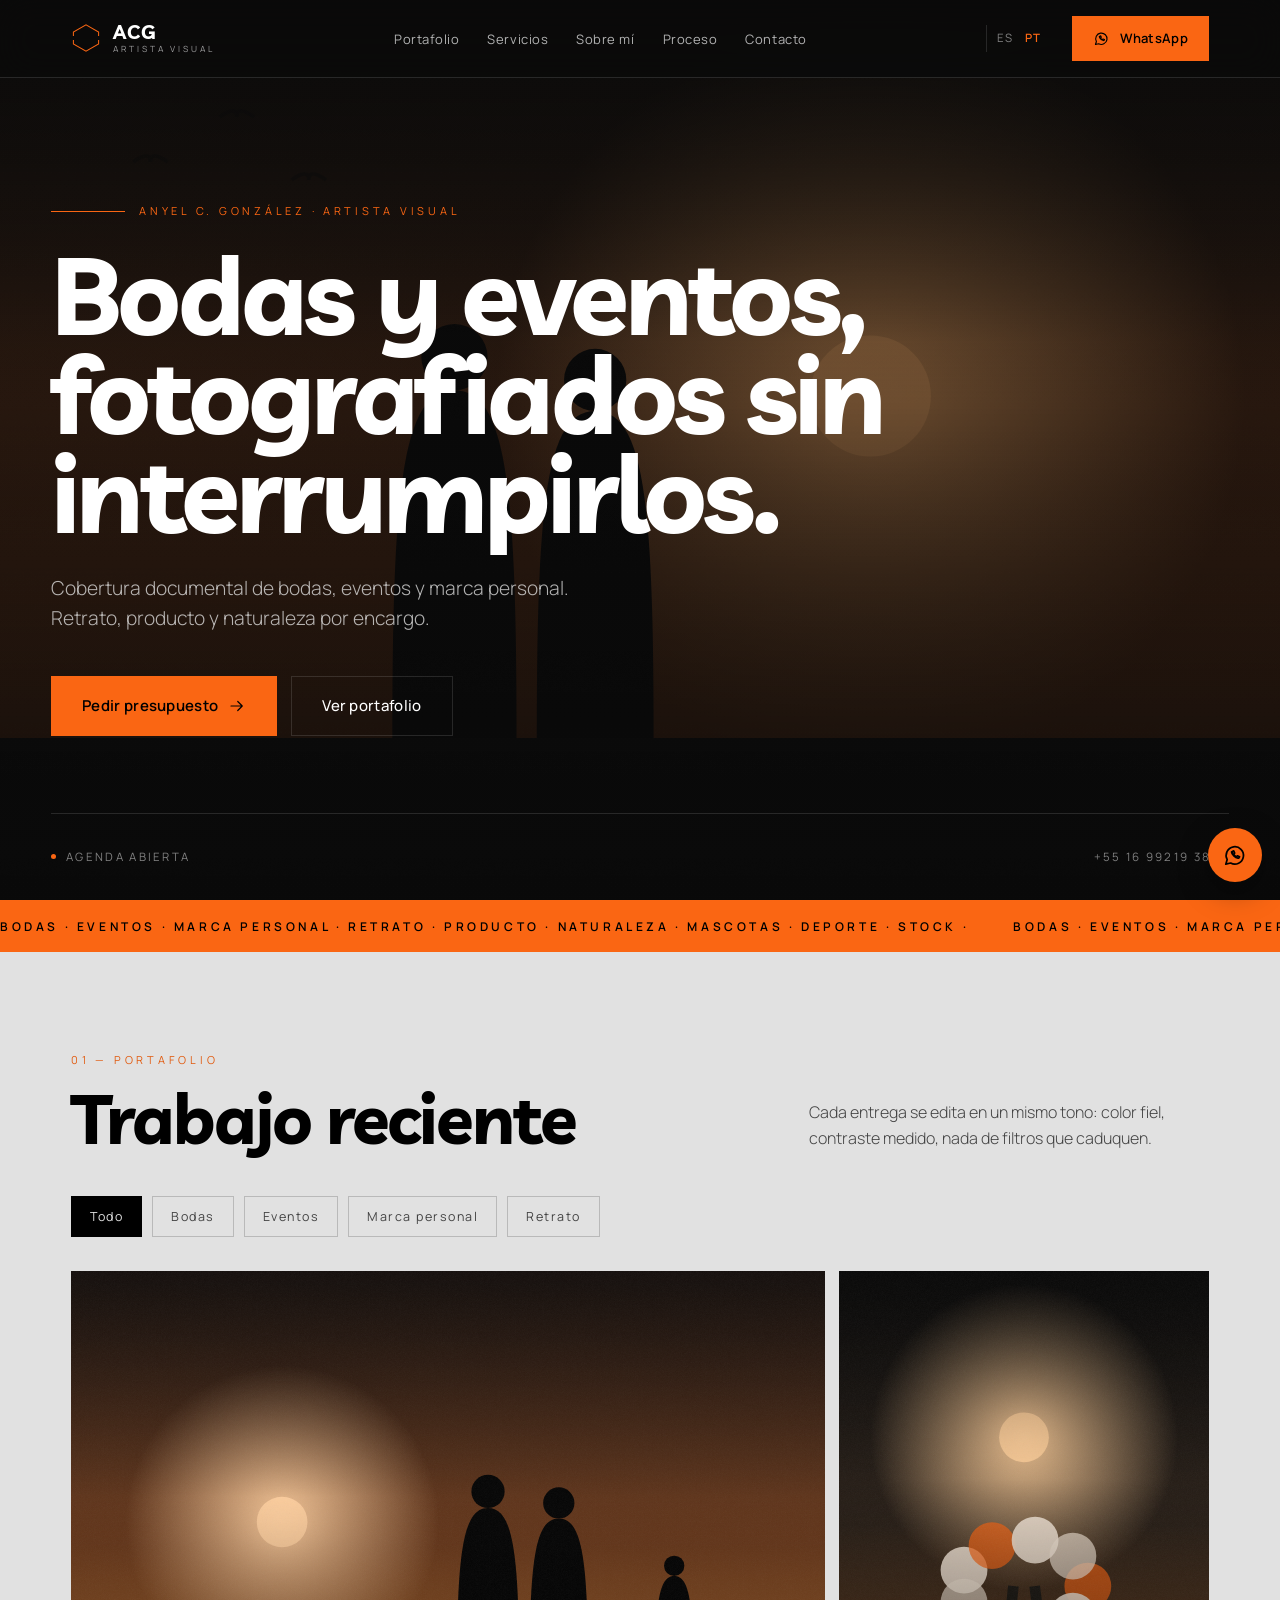
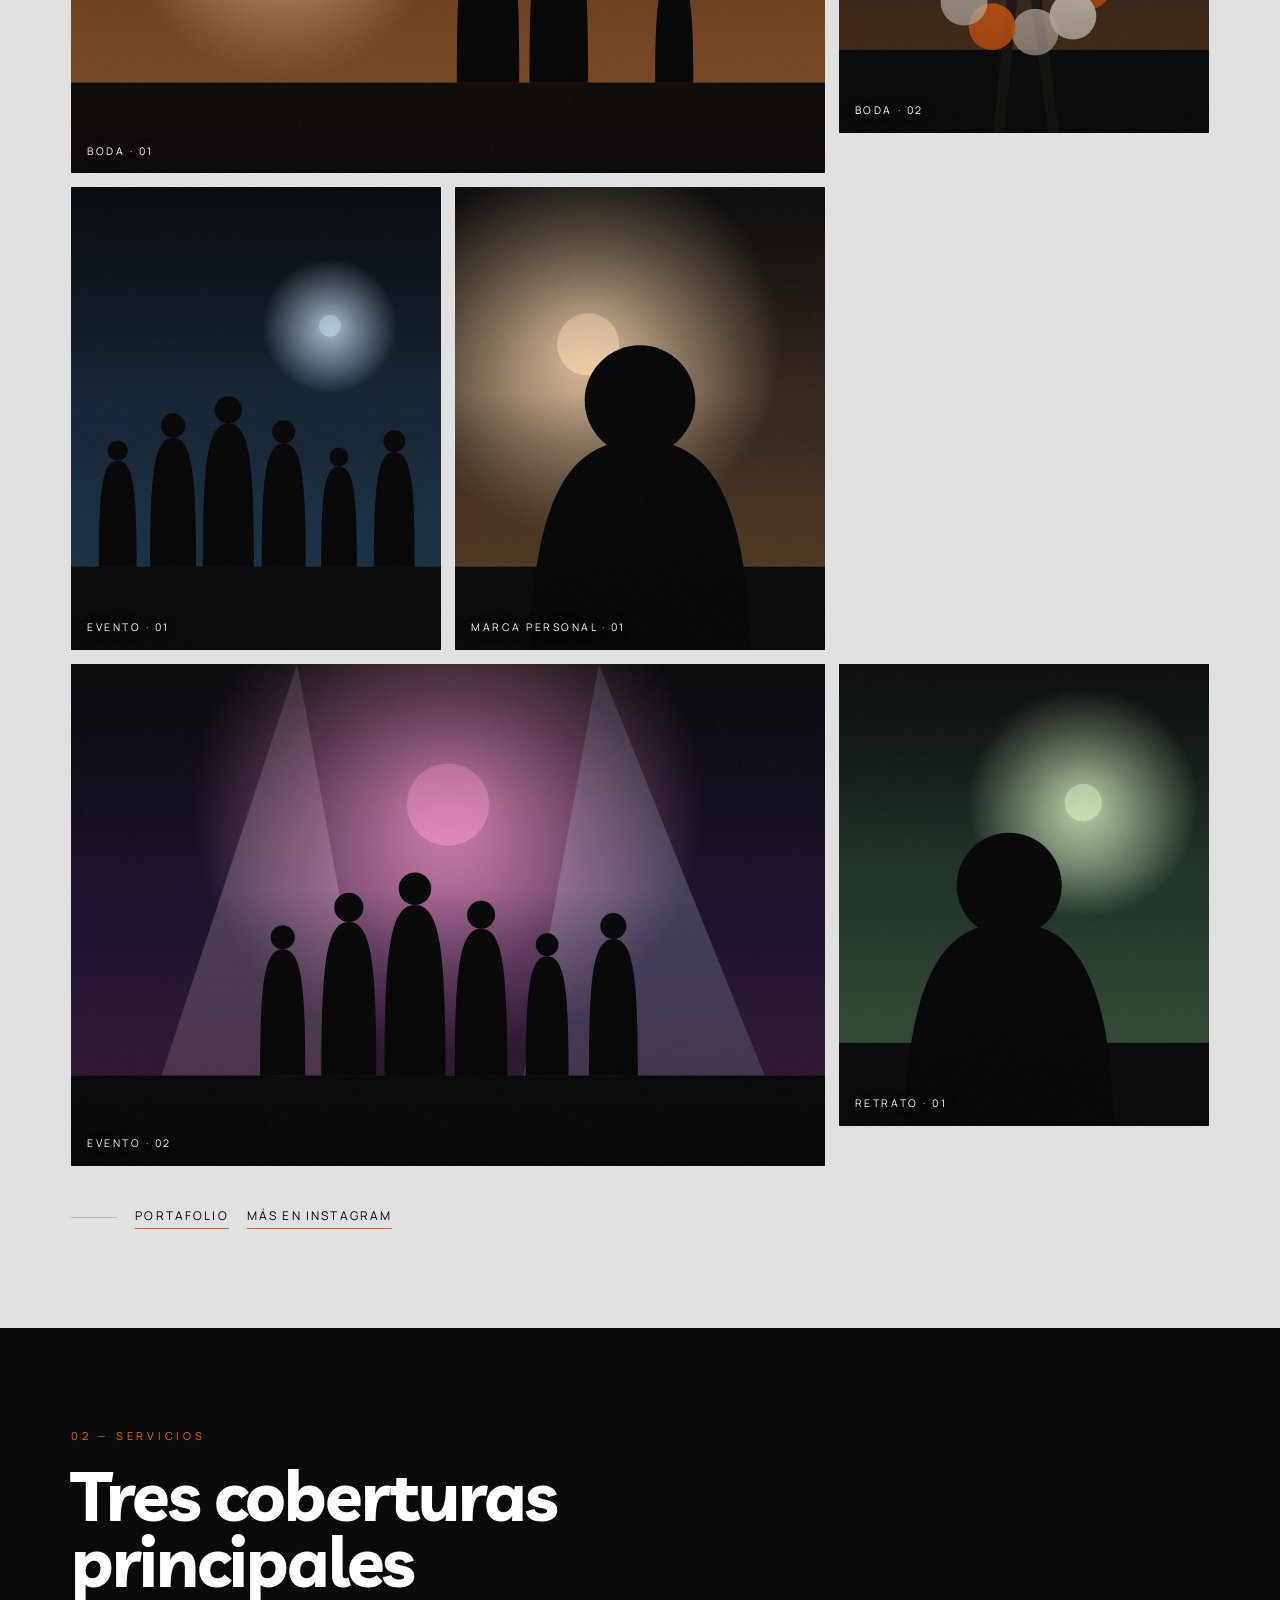
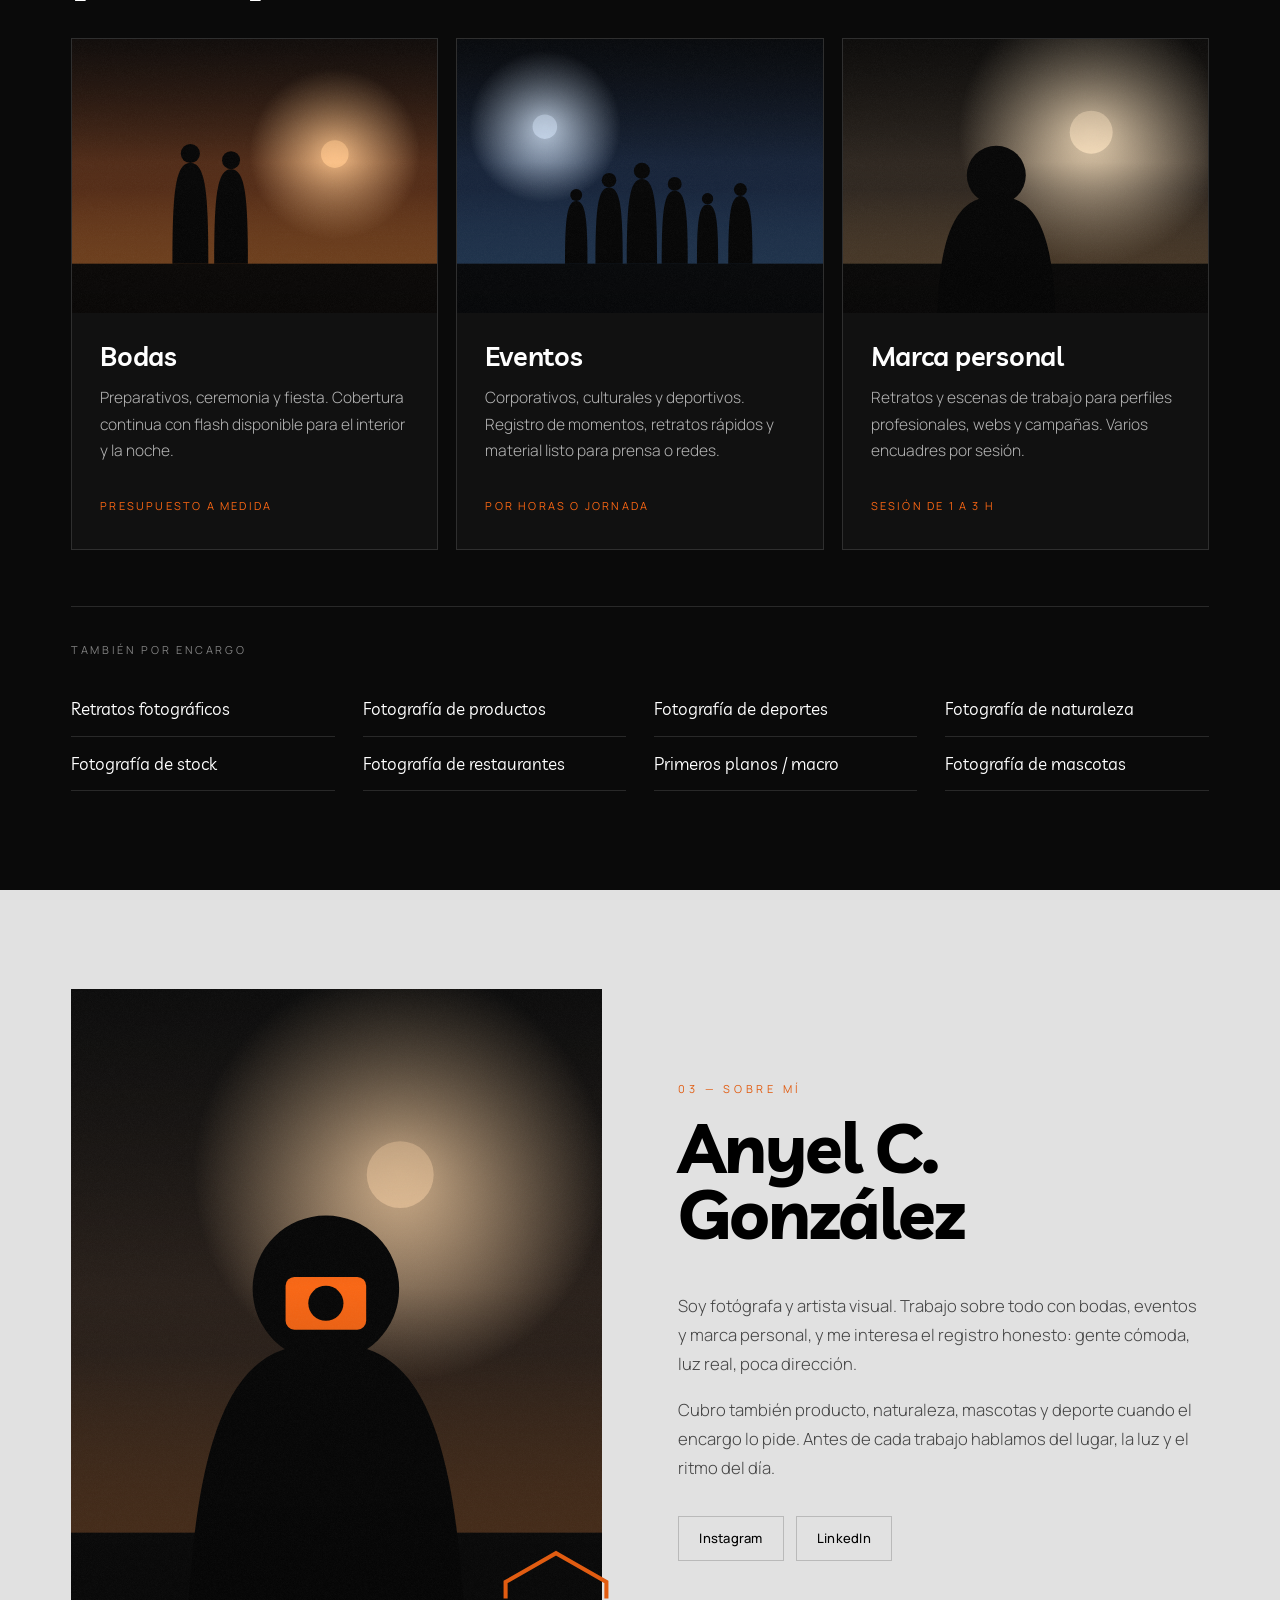
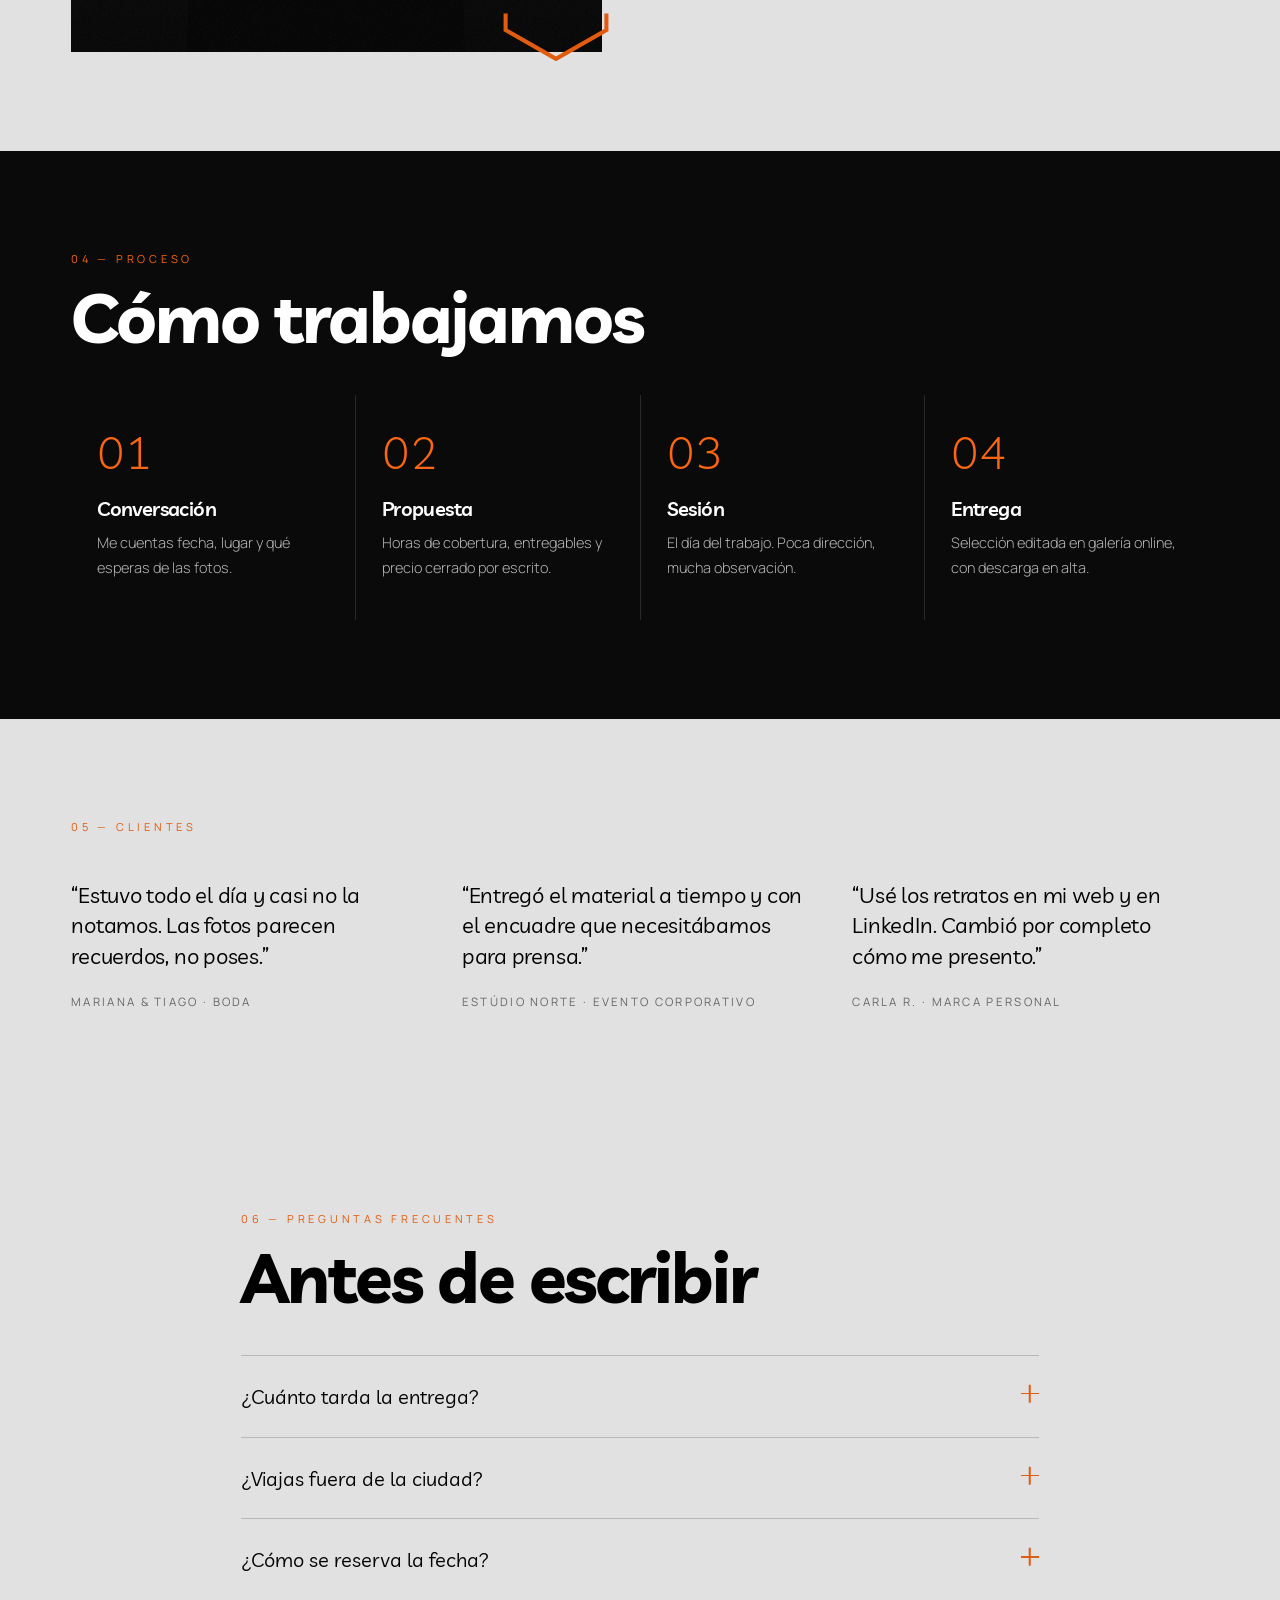
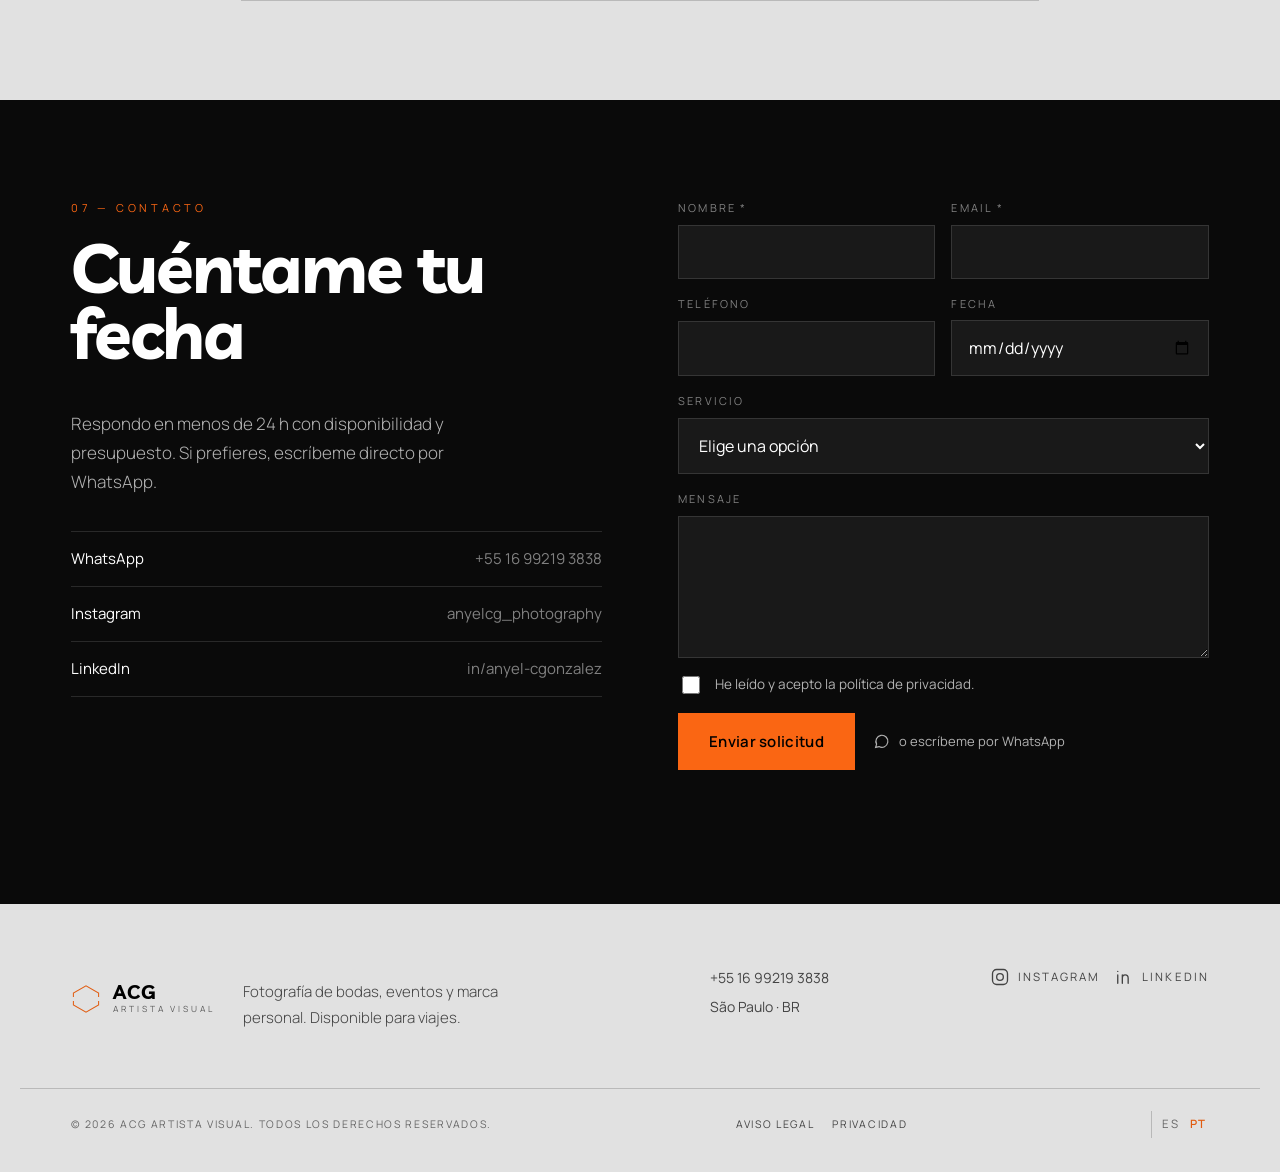
==== commit 10873ee2: "Cambia el idioma por defecto de la maqueta a PT Solo afecta a la maqueta estatica (_preview/ y docs/" ====
--- a/docs/index.html
+++ b/docs/index.html
@@ -1,5 +1,5 @@
 <!DOCTYPE html>
-<html lang="es">
+<html lang="pt">
 <head>
 <meta charset="utf-8">
 <meta name="viewport" content="width=device-width, initial-scale=1">
@@ -7,7 +7,7 @@
 <link rel="preconnect" href="https://fonts.googleapis.com">
 <link rel="preconnect" href="https://fonts.gstatic.com" crossorigin>
 <link href="https://fonts.googleapis.com/css2?family=Livvic:wght@300;400;500;600;700&family=Manrope:wght@300;400;500;600;700&display=swap" rel="stylesheet">
-<link rel="stylesheet" href="assets/theme.css?v=1787610904025">
+<link rel="stylesheet" href="assets/theme.css?v=1787613157249">
 <!--
 	Maqueta para revisar el theme sin WordPress.
 
@@ -73,8 +73,8 @@
 		</nav>
 		<div class="acg-builder-zone acg-builder-zone--derecha">
 			<div class="acg-lang" role="group" aria-label="Idioma">
-				<a class="acg-lang__btn is-active" href="?lang=es" hreflang="es">ES</a>
-				<a class="acg-lang__btn" href="?lang=pt" hreflang="pt">PT</a>
+				<a class="acg-lang__btn" href="?lang=es" hreflang="es">ES</a>
+				<a class="acg-lang__btn is-active" href="?lang=pt" hreflang="pt">PT</a>
 			</div>
 			<a class="acg-btn acg-btn--acento acg-btn--sm" href="https://wa.me/5516992193838" target="_blank" rel="noopener">
 				<svg class="acg-icono" viewBox="0 0 24 24" width="17" height="17" fill="none" stroke="currentColor" stroke-width="1.6" stroke-linecap="round" stroke-linejoin="round" aria-hidden="true"><path d="M3.5 20.5l1.3-4.3A8 8 0 1 1 8 19.4z"/><path d="M8.8 9.2c.3 2.6 3.4 5.4 5.9 5.7.7.1 1.4-.6 1.5-1.3l-2-.9-1 1c-1-.5-2-1.4-2.5-2.5l1-1-.9-2c-.7.1-1.4.7-1.3 1.5z"/></svg>WhatsApp
@@ -93,7 +93,7 @@
 			<li><a href="#proceso">Proceso</a></li>
 			<li><a href="#contacto">Contacto</a></li>
 		</ul>
-		<div class="acg-lang"><a class="acg-lang__btn is-active" href="#">ES</a><a class="acg-lang__btn" href="#">PT</a></div>
+		<div class="acg-lang"><a class="acg-lang__btn" href="#">ES</a><a class="acg-lang__btn is-active" href="#">PT</a></div>
 		<ul class="acg-contacto-info">
 			<li><span>+55 16 99219 3838</span></li>
 			<li><span>São Paulo · BR</span></li>
@@ -386,7 +386,7 @@
 	<div class="acg-builder-row acg-builder-row--footer acg-builder-row--inferior">
 		<div class="acg-builder-zone acg-builder-zone--izquierda"><p class="acg-pie__copy">© 2026 ACG Artista Visual. Todos los derechos reservados.</p></div>
 		<div class="acg-builder-zone acg-builder-zone--centro"><nav class="acg-pie__legal"><ul class="acg-pie__legal-lista"><li><a href="#">Aviso legal</a></li><li><a href="#">Privacidad</a></li></ul></nav></div>
-		<div class="acg-builder-zone acg-builder-zone--derecha"><div class="acg-lang"><a class="acg-lang__btn is-active" href="#">ES</a><a class="acg-lang__btn" href="#">PT</a></div></div>
+		<div class="acg-builder-zone acg-builder-zone--derecha"><div class="acg-lang"><a class="acg-lang__btn" href="#">ES</a><a class="acg-lang__btn is-active" href="#">PT</a></div></div>
 	</div>
 </footer>
 
@@ -395,6 +395,6 @@
 </a>
 
 <script>window.acgData = { ajaxUrl: '', nonce: '', lang: 'es', animaciones: true, lightbox: true, i18n: { enviando: 'Enviando…', enviar: 'Enviar solicitud', error: 'Error', ok: '¡Gracias!', waAbierto: 'Se ha abierto WhatsApp con tu mensaje. Si no se abrió, escríbeme directamente.', waSinNumero: 'No hay un número de WhatsApp configurado todavía.', cerrar: 'Cerrar' } };</script>
-<script src="assets/theme.js?v=1787610904025"></script>
+<script src="assets/theme.js?v=1787613157249"></script>
 </body>
 </html>
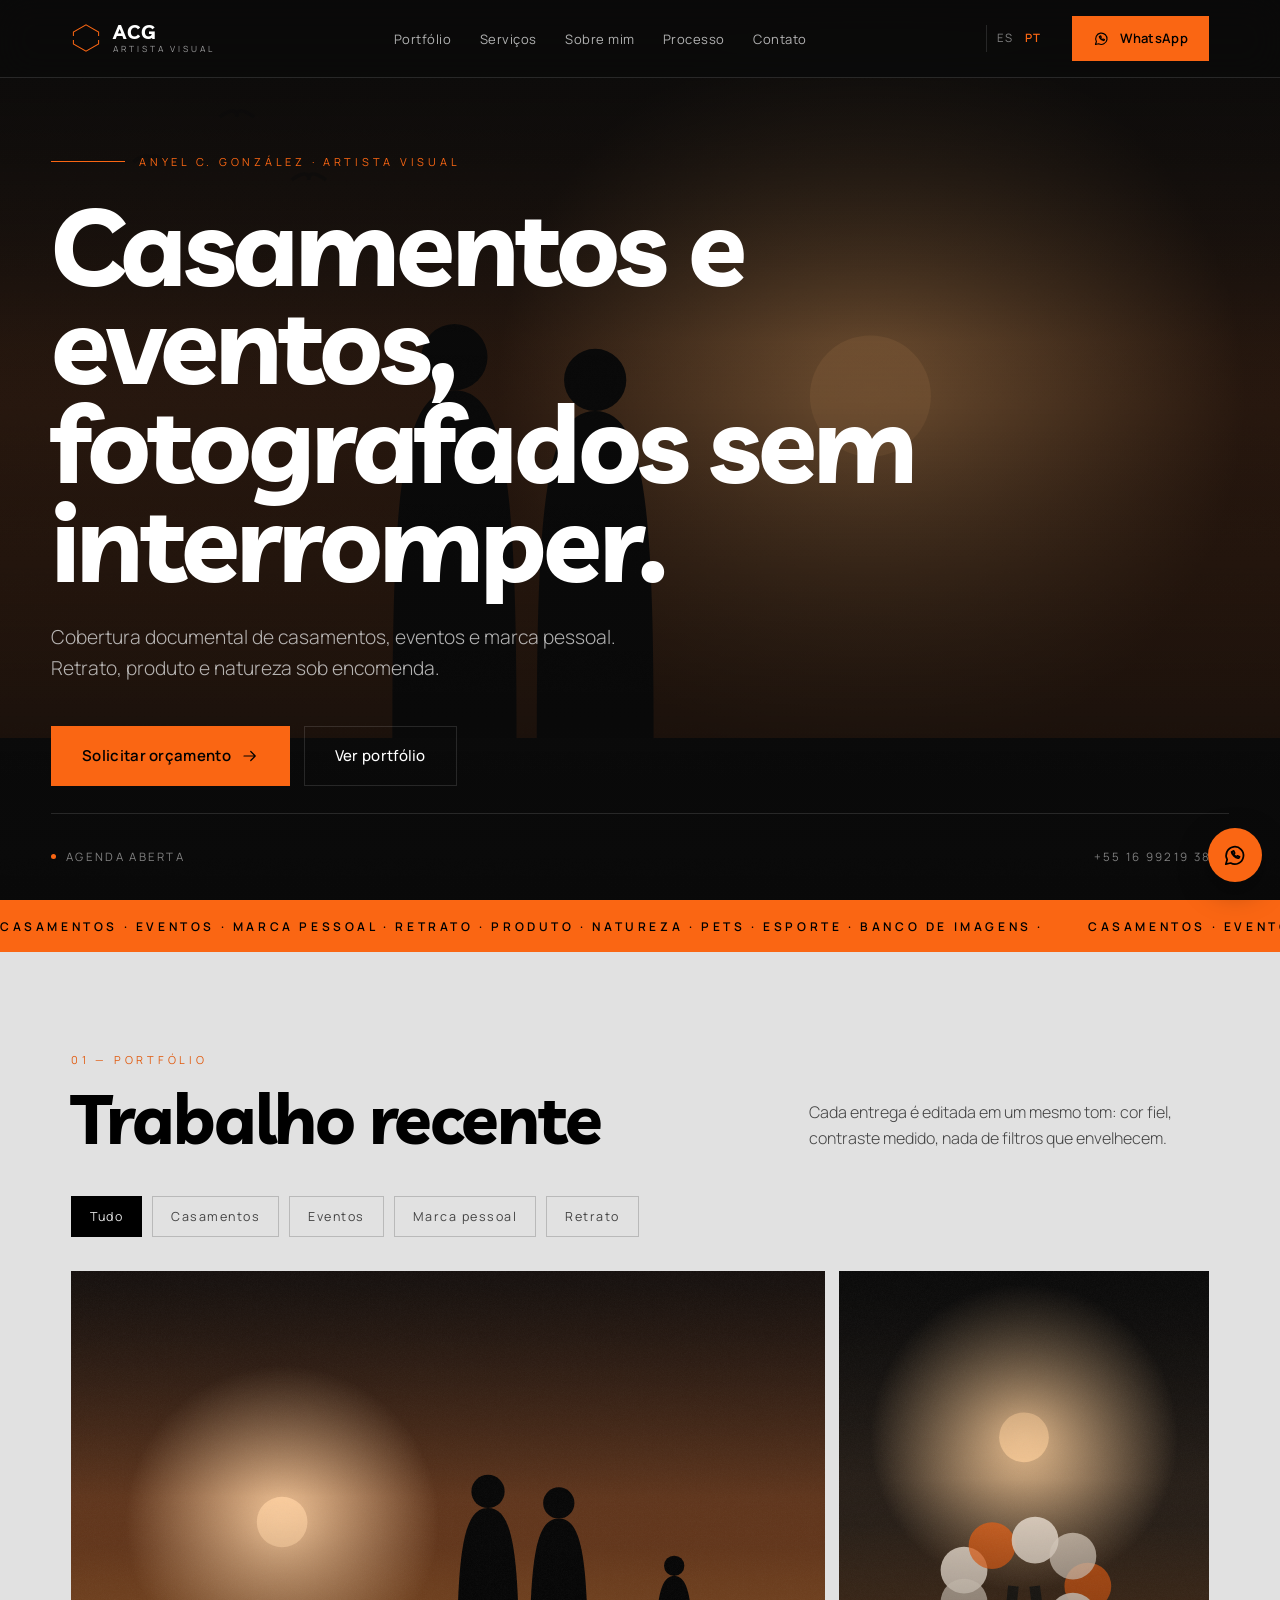
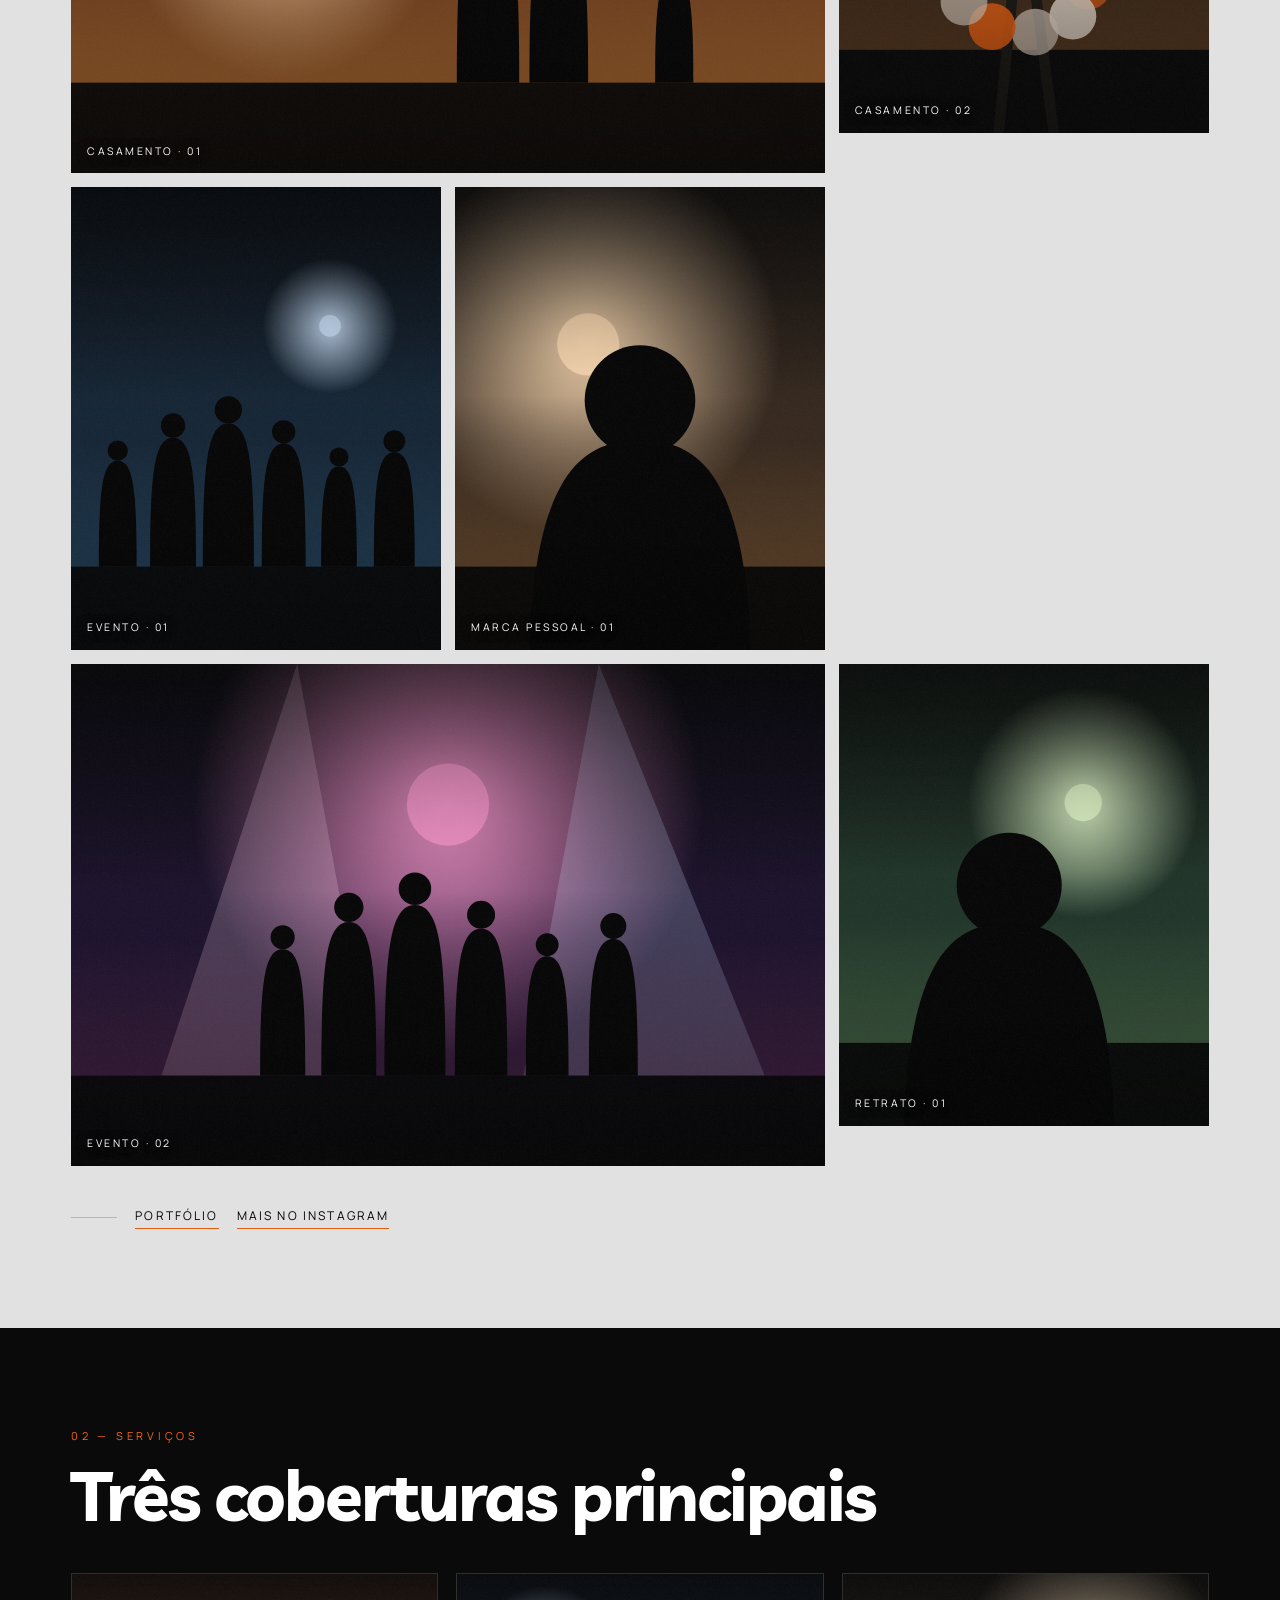
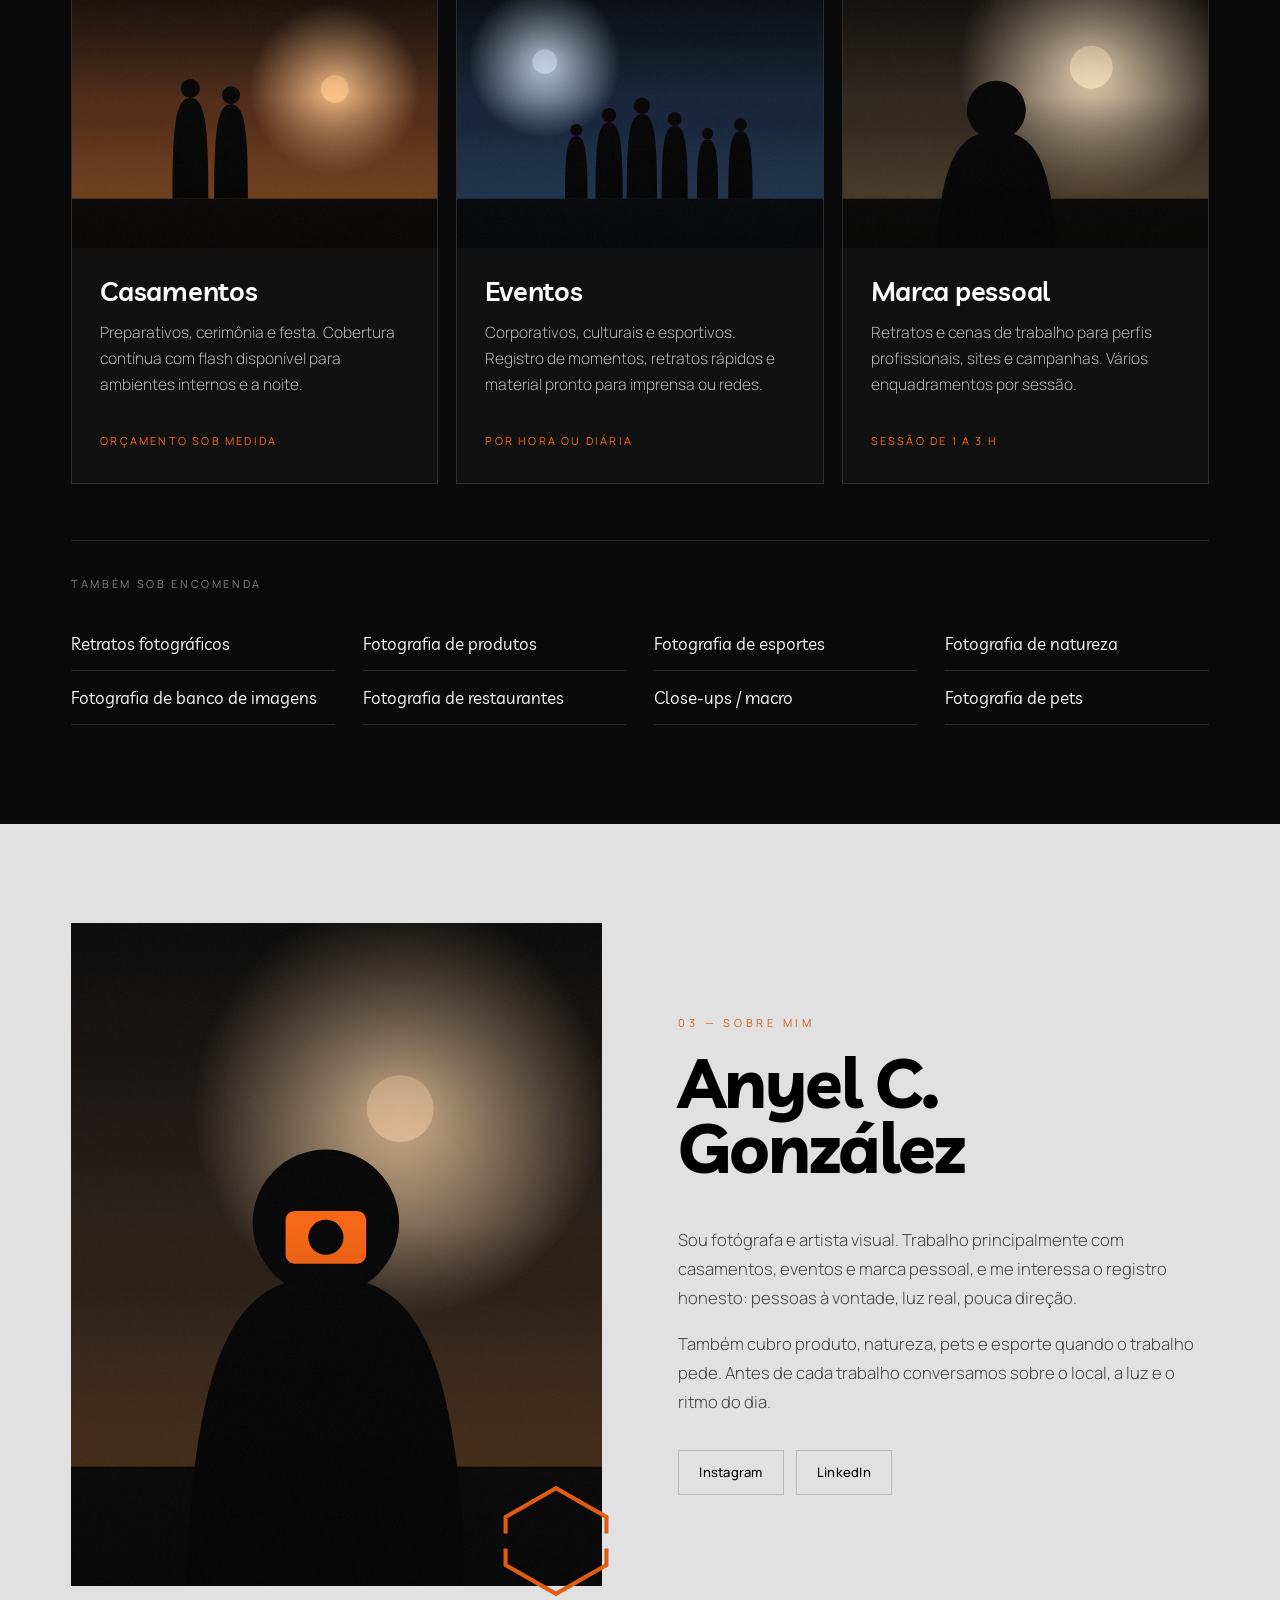
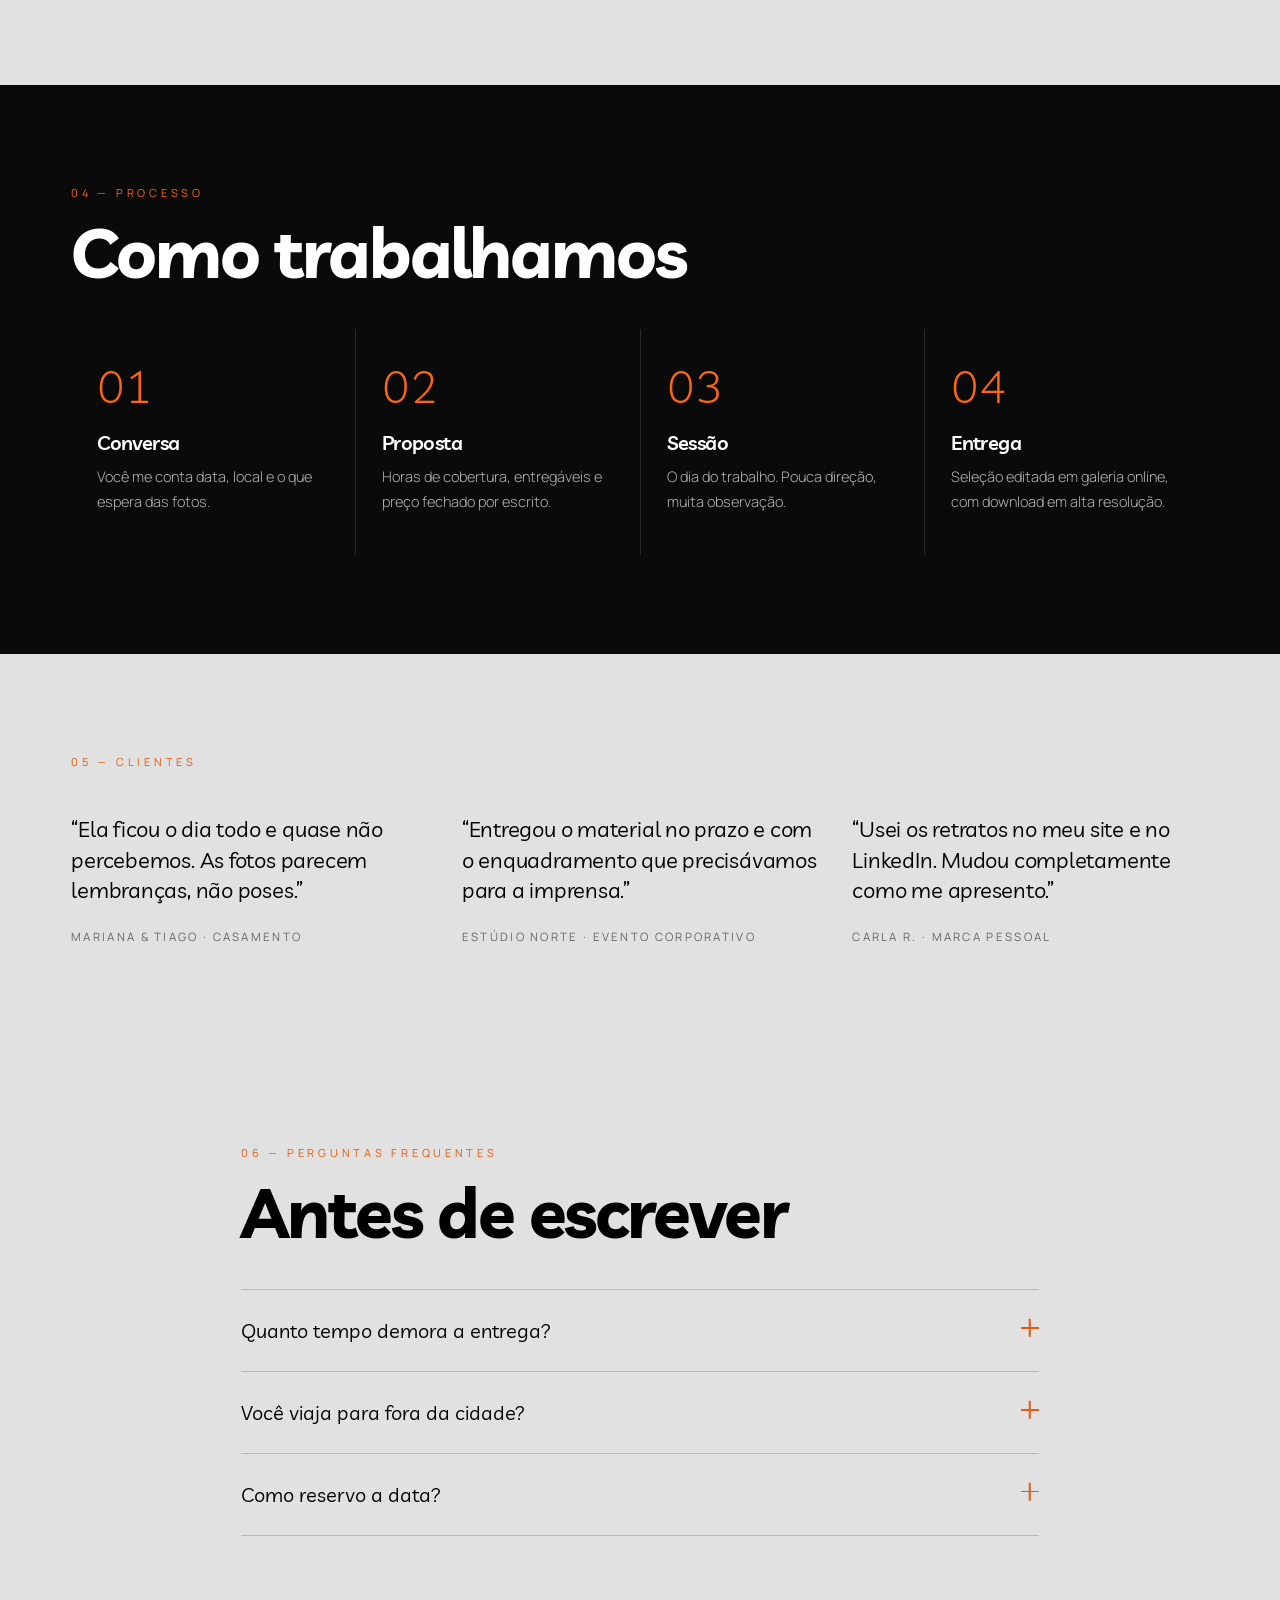
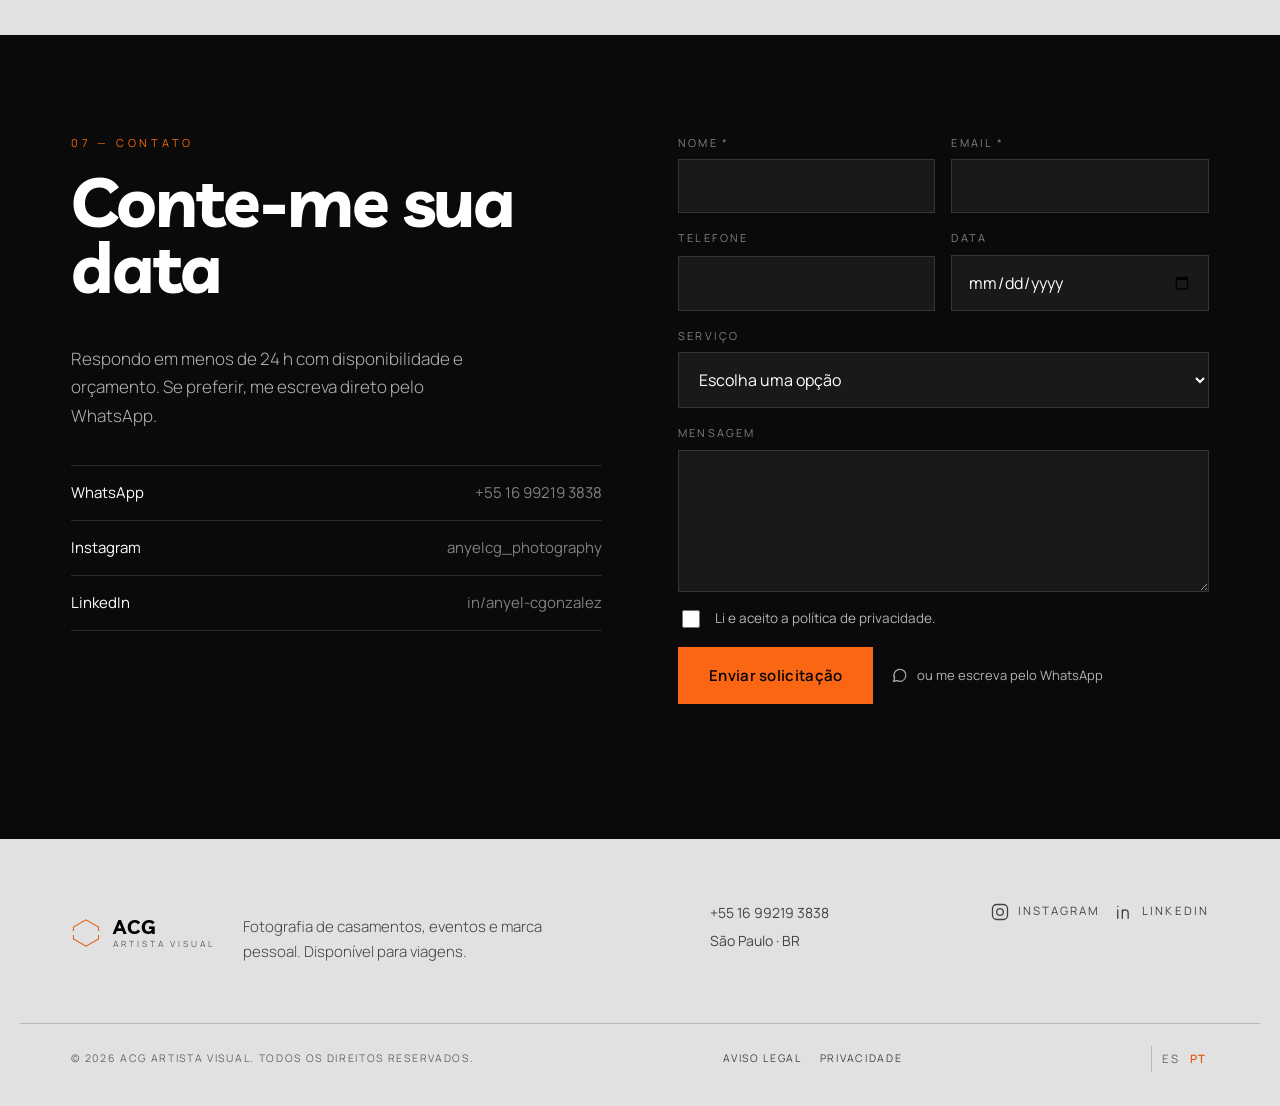
==== commit 4d652e66: "Traduce el texto de la maqueta a portugues (pt-BR) Solo _preview/index.html y su version publicada e" ====
--- a/docs/index.html
+++ b/docs/index.html
@@ -7,7 +7,7 @@
 <link rel="preconnect" href="https://fonts.googleapis.com">
 <link rel="preconnect" href="https://fonts.gstatic.com" crossorigin>
 <link href="https://fonts.googleapis.com/css2?family=Livvic:wght@300;400;500;600;700&family=Manrope:wght@300;400;500;600;700&display=swap" rel="stylesheet">
-<link rel="stylesheet" href="assets/theme.css?v=1787613157249">
+<link rel="stylesheet" href="assets/theme.css?v=1787613437586">
 <!--
 	Maqueta para revisar el theme sin WordPress.
 
@@ -49,7 +49,7 @@
 </head>
 <body class="acg-header-fija">
 
-<a class="acg-skip" href="#contenido">Saltar al contenido</a>
+<a class="acg-skip" href="#contenido">Pular para o conteúdo</a>
 
 <header class="acg-header" id="acg-header">
 	<div class="acg-builder-row acg-builder-row--header acg-builder-row--principal">
@@ -62,13 +62,13 @@
 				</span>
 			</a>
 		</div>
-		<nav class="acg-nav acg-builder-zone acg-builder-zone--centro" id="acg-navegacion" aria-label="Menú principal">
+		<nav class="acg-nav acg-builder-zone acg-builder-zone--centro" id="acg-navegacion" aria-label="Menu principal">
 			<ul class="acg-nav__lista">
-				<li><a href="#portafolio">Portafolio</a></li>
-				<li><a href="#servicios">Servicios</a></li>
-				<li><a href="#sobre">Sobre mí</a></li>
-				<li><a href="#proceso">Proceso</a></li>
-				<li><a href="#contacto">Contacto</a></li>
+				<li><a href="#portafolio">Portfólio</a></li>
+				<li><a href="#servicios">Serviços</a></li>
+				<li><a href="#sobre">Sobre mim</a></li>
+				<li><a href="#proceso">Processo</a></li>
+				<li><a href="#contacto">Contato</a></li>
 			</ul>
 		</nav>
 		<div class="acg-builder-zone acg-builder-zone--derecha">
@@ -79,7 +79,7 @@
 			<a class="acg-btn acg-btn--acento acg-btn--sm" href="https://wa.me/5516992193838" target="_blank" rel="noopener">
 				<svg class="acg-icono" viewBox="0 0 24 24" width="17" height="17" fill="none" stroke="currentColor" stroke-width="1.6" stroke-linecap="round" stroke-linejoin="round" aria-hidden="true"><path d="M3.5 20.5l1.3-4.3A8 8 0 1 1 8 19.4z"/><path d="M8.8 9.2c.3 2.6 3.4 5.4 5.9 5.7.7.1 1.4-.6 1.5-1.3l-2-.9-1 1c-1-.5-2-1.4-2.5-2.5l1-1-.9-2c-.7.1-1.4.7-1.3 1.5z"/></svg>WhatsApp
 			</a>
-			<button class="acg-burger" type="button" aria-expanded="false" aria-controls="acg-menu-movil" aria-label="Abrir el menú"><span></span><span></span><span></span></button>
+			<button class="acg-burger" type="button" aria-expanded="false" aria-controls="acg-menu-movil" aria-label="Abrir o menu"><span></span><span></span><span></span></button>
 		</div>
 	</div>
 </header>
@@ -87,11 +87,11 @@
 <div class="acg-menu-movil" id="acg-menu-movil" hidden>
 	<div class="acg-menu-movil__interior">
 		<ul class="acg-menu-movil__lista">
-			<li><a href="#portafolio">Portafolio</a></li>
-			<li><a href="#servicios">Servicios</a></li>
-			<li><a href="#sobre">Sobre mí</a></li>
-			<li><a href="#proceso">Proceso</a></li>
-			<li><a href="#contacto">Contacto</a></li>
+			<li><a href="#portafolio">Portfólio</a></li>
+			<li><a href="#servicios">Serviços</a></li>
+			<li><a href="#sobre">Sobre mim</a></li>
+			<li><a href="#proceso">Processo</a></li>
+			<li><a href="#contacto">Contato</a></li>
 		</ul>
 		<div class="acg-lang"><a class="acg-lang__btn" href="#">ES</a><a class="acg-lang__btn is-active" href="#">PT</a></div>
 		<ul class="acg-contacto-info">
@@ -110,23 +110,23 @@
 	</div>
 	<div class="acg-hero__interior">
 		<p class="acg-hero__epigrafe"><span class="acg-hero__linea" aria-hidden="true"></span>ANYEL C. GONZÁLEZ · ARTISTA VISUAL</p>
-		<h1 class="acg-hero__titulo">Bodas y eventos, fotografiados sin interrumpirlos.</h1>
-		<p class="acg-hero__texto">Cobertura documental de bodas, eventos y marca personal. Retrato, producto y naturaleza por encargo.</p>
+		<h1 class="acg-hero__titulo">Casamentos e eventos, fotografados sem interromper.</h1>
+		<p class="acg-hero__texto">Cobertura documental de casamentos, eventos e marca pessoal. Retrato, produto e natureza sob encomenda.</p>
 		<div class="acg-hero__botones">
-			<a class="acg-btn acg-btn--acento" href="#contacto">Pedir presupuesto <svg class="acg-icono" viewBox="0 0 24 24" width="18" height="18" fill="none" stroke="currentColor" stroke-width="1.6" stroke-linecap="round" stroke-linejoin="round" aria-hidden="true"><path d="M4 12h15M13 6l6 6-6 6"/></svg></a>
-			<a class="acg-btn acg-btn--linea" href="#portafolio">Ver portafolio</a>
+			<a class="acg-btn acg-btn--acento" href="#contacto">Solicitar orçamento <svg class="acg-icono" viewBox="0 0 24 24" width="18" height="18" fill="none" stroke="currentColor" stroke-width="1.6" stroke-linecap="round" stroke-linejoin="round" aria-hidden="true"><path d="M4 12h15M13 6l6 6-6 6"/></svg></a>
+			<a class="acg-btn acg-btn--linea" href="#portafolio">Ver portfólio</a>
 		</div>
 	</div>
 	<div class="acg-hero__pie">
-		<span class="acg-hero__estado"><span class="acg-punto" aria-hidden="true"></span>AGENDA ABIERTA</span>
+		<span class="acg-hero__estado"><span class="acg-punto" aria-hidden="true"></span>AGENDA ABERTA</span>
 		<a href="tel:+5516992193838">+55 16 99219 3838</a>
 	</div>
 </header>
 
 <div class="acg-marquesina acg-esquema--acento" aria-hidden="true">
 	<div class="acg-marquesina__pista">
-		<span class="acg-marquesina__grupo">BODAS · EVENTOS · MARCA PERSONAL · RETRATO · PRODUCTO · NATURALEZA · MASCOTAS · DEPORTE · STOCK · </span>
-		<span class="acg-marquesina__grupo">BODAS · EVENTOS · MARCA PERSONAL · RETRATO · PRODUCTO · NATURALEZA · MASCOTAS · DEPORTE · STOCK · </span>
+		<span class="acg-marquesina__grupo">CASAMENTOS · EVENTOS · MARCA PESSOAL · RETRATO · PRODUTO · NATUREZA · PETS · ESPORTE · BANCO DE IMAGENS · </span>
+		<span class="acg-marquesina__grupo">CASAMENTOS · EVENTOS · MARCA PESSOAL · RETRATO · PRODUTO · NATUREZA · PETS · ESPORTE · BANCO DE IMAGENS · </span>
 	</div>
 </div>
 
@@ -134,39 +134,39 @@
 	<div class="acg-contenedor">
 		<div class="acg-seccion__cabecera">
 			<div>
-				<p class="acg-epigrafe"><span class="acg-epigrafe__num">01</span> — PORTAFOLIO</p>
-				<h2 class="acg-titulo">Trabajo reciente</h2>
-			</div>
-			<p class="acg-seccion__intro">Cada entrega se edita en un mismo tono: color fiel, contraste medido, nada de filtros que caduquen.</p>
+				<p class="acg-epigrafe"><span class="acg-epigrafe__num">01</span> — PORTFÓLIO</p>
+				<h2 class="acg-titulo">Trabalho recente</h2>
+			</div>
+			<p class="acg-seccion__intro">Cada entrega é editada em um mesmo tom: cor fiel, contraste medido, nada de filtros que envelhecem.</p>
 		</div>
 
 		<div class="acg-filtros" data-acg-filtros hidden>
-			<button type="button" class="acg-chip is-active" data-filtro="all">Todo</button>
-			<button type="button" class="acg-chip" data-filtro="bodas">Bodas</button>
+			<button type="button" class="acg-chip is-active" data-filtro="all">Tudo</button>
+			<button type="button" class="acg-chip" data-filtro="bodas">Casamentos</button>
 			<button type="button" class="acg-chip" data-filtro="eventos">Eventos</button>
-			<button type="button" class="acg-chip" data-filtro="marca">Marca personal</button>
+			<button type="button" class="acg-chip" data-filtro="marca">Marca pessoal</button>
 			<button type="button" class="acg-chip" data-filtro="retrato">Retrato</button>
 		</div>
 
 		<div class="acg-mosaico" style="--acg-cols: 3;" data-acg-mosaico>
 			<figure class="acg-tarjeta-foto acg-tarjeta-foto--ancha" style="aspect-ratio: 3 / 2;" data-categorias="bodas">
-				<a href="#" class="acg-tarjeta-foto__enlace"><img class="acg-thumb" src="images/boda-ceremonia.svg" alt="Ceremonia"></a>
-				<figcaption class="acg-tarjeta-foto__pie">BODA · 01</figcaption>
+				<a href="#" class="acg-tarjeta-foto__enlace"><img class="acg-thumb" src="images/boda-ceremonia.svg" alt="Cerimônia"></a>
+				<figcaption class="acg-tarjeta-foto__pie">CASAMENTO · 01</figcaption>
 			</figure>
 			<figure class="acg-tarjeta-foto" style="aspect-ratio: 4 / 5;" data-categorias="bodas">
-				<a href="#" class="acg-tarjeta-foto__enlace"><img class="acg-thumb" src="images/boda-detalle.svg" alt="Detalle"></a>
-				<figcaption class="acg-tarjeta-foto__pie">BODA · 02</figcaption>
+				<a href="#" class="acg-tarjeta-foto__enlace"><img class="acg-thumb" src="images/boda-detalle.svg" alt="Detalhe"></a>
+				<figcaption class="acg-tarjeta-foto__pie">CASAMENTO · 02</figcaption>
 			</figure>
 			<figure class="acg-tarjeta-foto" style="aspect-ratio: 4 / 5;" data-categorias="eventos">
 				<a href="#" class="acg-tarjeta-foto__enlace"><img class="acg-thumb" src="images/evento-corporativo.svg" alt="Evento"></a>
 				<figcaption class="acg-tarjeta-foto__pie">EVENTO · 01</figcaption>
 			</figure>
 			<figure class="acg-tarjeta-foto" style="aspect-ratio: 4 / 5;" data-categorias="marca">
-				<a href="#" class="acg-tarjeta-foto__enlace"><img class="acg-thumb" src="images/marca-personal.svg" alt="Marca personal"></a>
-				<figcaption class="acg-tarjeta-foto__pie">MARCA PERSONAL · 01</figcaption>
+				<a href="#" class="acg-tarjeta-foto__enlace"><img class="acg-thumb" src="images/marca-personal.svg" alt="Marca pessoal"></a>
+				<figcaption class="acg-tarjeta-foto__pie">MARCA PESSOAL · 01</figcaption>
 			</figure>
 			<figure class="acg-tarjeta-foto acg-tarjeta-foto--ancha" style="aspect-ratio: 3 / 2;" data-categorias="eventos">
-				<a href="#" class="acg-tarjeta-foto__enlace"><img class="acg-thumb" src="images/evento-escenario.svg" alt="Escenario"></a>
+				<a href="#" class="acg-tarjeta-foto__enlace"><img class="acg-thumb" src="images/evento-escenario.svg" alt="Cenário"></a>
 				<figcaption class="acg-tarjeta-foto__pie">EVENTO · 02</figcaption>
 			</figure>
 			<figure class="acg-tarjeta-foto" style="aspect-ratio: 4 / 5;" data-categorias="retrato">
@@ -175,12 +175,12 @@
 			</figure>
 		</div>
 
-		<p class="acg-mosaico__vacio" data-acg-vacio hidden>No hay nada por aquí todavía.</p>
+		<p class="acg-mosaico__vacio" data-acg-vacio hidden>Ainda não há nada por aqui.</p>
 
 		<div class="acg-mosaico__pie">
 			<span class="acg-raya" aria-hidden="true"></span>
-			<a class="acg-enlace-sub" href="#">Portafolio</a>
-			<a class="acg-enlace-sub" href="#">Más en Instagram</a>
+			<a class="acg-enlace-sub" href="#">Portfólio</a>
+			<a class="acg-enlace-sub" href="#">Mais no Instagram</a>
 		</div>
 	</div>
 </section>
@@ -189,8 +189,8 @@
 	<div class="acg-contenedor">
 		<div class="acg-seccion__cabecera acg-seccion__cabecera--apilada">
 			<div>
-				<p class="acg-epigrafe"><span class="acg-epigrafe__num">02</span> — SERVICIOS</p>
-				<h2 class="acg-titulo">Tres coberturas principales</h2>
+				<p class="acg-epigrafe"><span class="acg-epigrafe__num">02</span> — SERVIÇOS</p>
+				<h2 class="acg-titulo">Três coberturas principais</h2>
 			</div>
 		</div>
 
@@ -198,40 +198,40 @@
 			<article class="acg-servicio">
 				<a class="acg-servicio__media" href="#" tabindex="-1" aria-hidden="true"><img class="acg-thumb" src="images/servicio-bodas.svg" alt=""></a>
 				<div class="acg-servicio__cuerpo">
-					<h3 class="acg-servicio__titulo"><a href="#">Bodas</a></h3>
-					<p class="acg-servicio__texto">Preparativos, ceremonia y fiesta. Cobertura continua con flash disponible para el interior y la noche.</p>
-					<p class="acg-servicio__nota">Presupuesto a medida</p>
+					<h3 class="acg-servicio__titulo"><a href="#">Casamentos</a></h3>
+					<p class="acg-servicio__texto">Preparativos, cerimônia e festa. Cobertura contínua com flash disponível para ambientes internos e a noite.</p>
+					<p class="acg-servicio__nota">Orçamento sob medida</p>
 				</div>
 			</article>
 			<article class="acg-servicio">
 				<a class="acg-servicio__media" href="#" tabindex="-1" aria-hidden="true"><img class="acg-thumb" src="images/servicio-eventos.svg" alt=""></a>
 				<div class="acg-servicio__cuerpo">
 					<h3 class="acg-servicio__titulo"><a href="#">Eventos</a></h3>
-					<p class="acg-servicio__texto">Corporativos, culturales y deportivos. Registro de momentos, retratos rápidos y material listo para prensa o redes.</p>
-					<p class="acg-servicio__nota">Por horas o jornada</p>
+					<p class="acg-servicio__texto">Corporativos, culturais e esportivos. Registro de momentos, retratos rápidos e material pronto para imprensa ou redes.</p>
+					<p class="acg-servicio__nota">Por hora ou diária</p>
 				</div>
 			</article>
 			<article class="acg-servicio">
 				<a class="acg-servicio__media" href="#" tabindex="-1" aria-hidden="true"><img class="acg-thumb" src="images/servicio-marca.svg" alt=""></a>
 				<div class="acg-servicio__cuerpo">
-					<h3 class="acg-servicio__titulo"><a href="#">Marca personal</a></h3>
-					<p class="acg-servicio__texto">Retratos y escenas de trabajo para perfiles profesionales, webs y campañas. Varios encuadres por sesión.</p>
-					<p class="acg-servicio__nota">Sesión de 1 a 3 h</p>
+					<h3 class="acg-servicio__titulo"><a href="#">Marca pessoal</a></h3>
+					<p class="acg-servicio__texto">Retratos e cenas de trabalho para perfis profissionais, sites e campanhas. Vários enquadramentos por sessão.</p>
+					<p class="acg-servicio__nota">Sessão de 1 a 3 h</p>
 				</div>
 			</article>
 		</div>
 
 		<div class="acg-encargos">
-			<p class="acg-encargos__titulo">También por encargo</p>
+			<p class="acg-encargos__titulo">Também sob encomenda</p>
 			<ul class="acg-encargos__lista">
 				<li>Retratos fotográficos</li>
-				<li>Fotografía de productos</li>
-				<li>Fotografía de deportes</li>
-				<li>Fotografía de naturaleza</li>
-				<li>Fotografía de stock</li>
-				<li>Fotografía de restaurantes</li>
-				<li>Primeros planos / macro</li>
-				<li>Fotografía de mascotas</li>
+				<li>Fotografia de produtos</li>
+				<li>Fotografia de esportes</li>
+				<li>Fotografia de natureza</li>
+				<li>Fotografia de banco de imagens</li>
+				<li>Fotografia de restaurantes</li>
+				<li>Close-ups / macro</li>
+				<li>Fotografia de pets</li>
 			</ul>
 		</div>
 	</div>
@@ -246,13 +246,13 @@
 		<div class="acg-sobre__texto">
 			<div class="acg-seccion__cabecera acg-seccion__cabecera--apilada">
 				<div>
-					<p class="acg-epigrafe"><span class="acg-epigrafe__num">03</span> — SOBRE MÍ</p>
+					<p class="acg-epigrafe"><span class="acg-epigrafe__num">03</span> — SOBRE MIM</p>
 					<h2 class="acg-titulo">Anyel C. González</h2>
 				</div>
 			</div>
 			<div class="acg-prosa">
-				<p>Soy fotógrafa y artista visual. Trabajo sobre todo con bodas, eventos y marca personal, y me interesa el registro honesto: gente cómoda, luz real, poca dirección.</p>
-				<p>Cubro también producto, naturaleza, mascotas y deporte cuando el encargo lo pide. Antes de cada trabajo hablamos del lugar, la luz y el ritmo del día.</p>
+				<p>Sou fotógrafa e artista visual. Trabalho principalmente com casamentos, eventos e marca pessoal, e me interessa o registro honesto: pessoas à vontade, luz real, pouca direção.</p>
+				<p>Também cubro produto, natureza, pets e esporte quando o trabalho pede. Antes de cada trabalho conversamos sobre o local, a luz e o ritmo do dia.</p>
 			</div>
 			<div class="acg-sobre__enlaces">
 				<a class="acg-btn acg-btn--linea acg-btn--sm" href="#">Instagram</a>
@@ -266,15 +266,15 @@
 	<div class="acg-contenedor">
 		<div class="acg-seccion__cabecera acg-seccion__cabecera--apilada">
 			<div>
-				<p class="acg-epigrafe"><span class="acg-epigrafe__num">04</span> — PROCESO</p>
-				<h2 class="acg-titulo">Cómo trabajamos</h2>
+				<p class="acg-epigrafe"><span class="acg-epigrafe__num">04</span> — PROCESSO</p>
+				<h2 class="acg-titulo">Como trabalhamos</h2>
 			</div>
 		</div>
 		<ol class="acg-proceso">
-			<li class="acg-paso"><span class="acg-paso__num">01</span><h3 class="acg-paso__titulo">Conversación</h3><p class="acg-paso__texto">Me cuentas fecha, lugar y qué esperas de las fotos.</p></li>
-			<li class="acg-paso"><span class="acg-paso__num">02</span><h3 class="acg-paso__titulo">Propuesta</h3><p class="acg-paso__texto">Horas de cobertura, entregables y precio cerrado por escrito.</p></li>
-			<li class="acg-paso"><span class="acg-paso__num">03</span><h3 class="acg-paso__titulo">Sesión</h3><p class="acg-paso__texto">El día del trabajo. Poca dirección, mucha observación.</p></li>
-			<li class="acg-paso"><span class="acg-paso__num">04</span><h3 class="acg-paso__titulo">Entrega</h3><p class="acg-paso__texto">Selección editada en galería online, con descarga en alta.</p></li>
+			<li class="acg-paso"><span class="acg-paso__num">01</span><h3 class="acg-paso__titulo">Conversa</h3><p class="acg-paso__texto">Você me conta data, local e o que espera das fotos.</p></li>
+			<li class="acg-paso"><span class="acg-paso__num">02</span><h3 class="acg-paso__titulo">Proposta</h3><p class="acg-paso__texto">Horas de cobertura, entregáveis e preço fechado por escrito.</p></li>
+			<li class="acg-paso"><span class="acg-paso__num">03</span><h3 class="acg-paso__titulo">Sessão</h3><p class="acg-paso__texto">O dia do trabalho. Pouca direção, muita observação.</p></li>
+			<li class="acg-paso"><span class="acg-paso__num">04</span><h3 class="acg-paso__titulo">Entrega</h3><p class="acg-paso__texto">Seleção editada em galeria online, com download em alta resolução.</p></li>
 		</ol>
 	</div>
 </section>
@@ -285,9 +285,9 @@
 			<div><p class="acg-epigrafe"><span class="acg-epigrafe__num">05</span> — CLIENTES</p></div>
 		</div>
 		<div class="acg-testimonios">
-			<blockquote class="acg-cita"><p class="acg-cita__texto">“Estuvo todo el día y casi no la notamos. Las fotos parecen recuerdos, no poses.”</p><footer class="acg-cita__autor">MARIANA &amp; TIAGO · BODA</footer></blockquote>
-			<blockquote class="acg-cita"><p class="acg-cita__texto">“Entregó el material a tiempo y con el encuadre que necesitábamos para prensa.”</p><footer class="acg-cita__autor">ESTÚDIO NORTE · EVENTO CORPORATIVO</footer></blockquote>
-			<blockquote class="acg-cita"><p class="acg-cita__texto">“Usé los retratos en mi web y en LinkedIn. Cambió por completo cómo me presento.”</p><footer class="acg-cita__autor">CARLA R. · MARCA PERSONAL</footer></blockquote>
+			<blockquote class="acg-cita"><p class="acg-cita__texto">“Ela ficou o dia todo e quase não percebemos. As fotos parecem lembranças, não poses.”</p><footer class="acg-cita__autor">MARIANA &amp; TIAGO · CASAMENTO</footer></blockquote>
+			<blockquote class="acg-cita"><p class="acg-cita__texto">“Entregou o material no prazo e com o enquadramento que precisávamos para a imprensa.”</p><footer class="acg-cita__autor">ESTÚDIO NORTE · EVENTO CORPORATIVO</footer></blockquote>
+			<blockquote class="acg-cita"><p class="acg-cita__texto">“Usei os retratos no meu site e no LinkedIn. Mudou completamente como me apresento.”</p><footer class="acg-cita__autor">CARLA R. · MARCA PESSOAL</footer></blockquote>
 		</div>
 	</div>
 </section>
@@ -296,22 +296,22 @@
 	<div class="acg-contenedor acg-contenedor--estrecho">
 		<div class="acg-seccion__cabecera acg-seccion__cabecera--apilada">
 			<div>
-				<p class="acg-epigrafe"><span class="acg-epigrafe__num">06</span> — PREGUNTAS FRECUENTES</p>
-				<h2 class="acg-titulo">Antes de escribir</h2>
+				<p class="acg-epigrafe"><span class="acg-epigrafe__num">06</span> — PERGUNTAS FREQUENTES</p>
+				<h2 class="acg-titulo">Antes de escrever</h2>
 			</div>
 		</div>
 		<div class="acg-faq">
 			<details class="acg-faq__item">
-				<summary class="acg-faq__pregunta"><span>¿Cuánto tarda la entrega?</span><span class="acg-faq__signo" aria-hidden="true"></span></summary>
-				<div class="acg-faq__respuesta acg-prosa"><p>Un adelanto en 72 h y la galería completa entre 10 y 20 días según el tamaño del trabajo.</p></div>
+				<summary class="acg-faq__pregunta"><span>Quanto tempo demora a entrega?</span><span class="acg-faq__signo" aria-hidden="true"></span></summary>
+				<div class="acg-faq__respuesta acg-prosa"><p>Uma prévia em 72 h e a galeria completa entre 10 e 20 dias, dependendo do tamanho do trabalho.</p></div>
 			</details>
 			<details class="acg-faq__item">
-				<summary class="acg-faq__pregunta"><span>¿Viajas fuera de la ciudad?</span><span class="acg-faq__signo" aria-hidden="true"></span></summary>
-				<div class="acg-faq__respuesta acg-prosa"><p>Sí. El desplazamiento se suma al presupuesto y se acuerda antes de reservar la fecha.</p></div>
+				<summary class="acg-faq__pregunta"><span>Você viaja para fora da cidade?</span><span class="acg-faq__signo" aria-hidden="true"></span></summary>
+				<div class="acg-faq__respuesta acg-prosa"><p>Sim. O deslocamento é somado ao orçamento e combinado antes de reservar a data.</p></div>
 			</details>
 			<details class="acg-faq__item">
-				<summary class="acg-faq__pregunta"><span>¿Cómo se reserva la fecha?</span><span class="acg-faq__signo" aria-hidden="true"></span></summary>
-				<div class="acg-faq__respuesta acg-prosa"><p>Con una señal sobre el total. Hasta ese momento la fecha sigue abierta para otros clientes.</p></div>
+				<summary class="acg-faq__pregunta"><span>Como reservo a data?</span><span class="acg-faq__signo" aria-hidden="true"></span></summary>
+				<div class="acg-faq__respuesta acg-prosa"><p>Com um sinal sobre o total. Até esse momento, a data continua aberta para outros clientes.</p></div>
 			</details>
 		</div>
 	</div>
@@ -322,11 +322,11 @@
 		<div class="acg-contacto__intro">
 			<div class="acg-seccion__cabecera acg-seccion__cabecera--apilada">
 				<div>
-					<p class="acg-epigrafe"><span class="acg-epigrafe__num">07</span> — CONTACTO</p>
-					<h2 class="acg-titulo">Cuéntame tu fecha</h2>
-				</div>
-			</div>
-			<p class="acg-contacto__texto">Respondo en menos de 24 h con disponibilidad y presupuesto. Si prefieres, escríbeme directo por WhatsApp.</p>
+					<p class="acg-epigrafe"><span class="acg-epigrafe__num">07</span> — CONTATO</p>
+					<h2 class="acg-titulo">Conte-me sua data</h2>
+				</div>
+			</div>
+			<p class="acg-contacto__texto">Respondo em menos de 24 h com disponibilidade e orçamento. Se preferir, me escreva direto pelo WhatsApp.</p>
 			<ul class="acg-contacto__lista">
 				<li><a href="#"><span>WhatsApp</span><span class="acg-contacto__valor">+55 16 99219 3838</span></a></li>
 				<li><a href="#"><span>Instagram</span><span class="acg-contacto__valor">anyelcg_photography</span></a></li>
@@ -337,21 +337,21 @@
 		<div class="acg-contacto__form">
 			<form class="acg-form" data-acg-form data-modo="whatsapp" data-whatsapp="https://wa.me/5516992193838" method="post" novalidate>
 				<div class="acg-form__fila">
-					<label class="acg-campo"><span class="acg-campo__label">Nombre *</span><input type="text" name="nombre" required></label>
+					<label class="acg-campo"><span class="acg-campo__label">Nome *</span><input type="text" name="nombre" required></label>
 					<label class="acg-campo"><span class="acg-campo__label">Email *</span><input type="email" name="email" required></label>
 				</div>
 				<div class="acg-form__fila">
-					<label class="acg-campo"><span class="acg-campo__label">Teléfono</span><input type="tel" name="telefono"></label>
-					<label class="acg-campo"><span class="acg-campo__label">Fecha</span><input type="date" name="fecha"></label>
-				</div>
-				<label class="acg-campo"><span class="acg-campo__label">Servicio</span>
-					<select name="servicio"><option value="">Elige una opción</option><option>Bodas</option><option>Eventos</option><option>Marca personal</option><option>Otro</option></select>
+					<label class="acg-campo"><span class="acg-campo__label">Telefone</span><input type="tel" name="telefono"></label>
+					<label class="acg-campo"><span class="acg-campo__label">Data</span><input type="date" name="fecha"></label>
+				</div>
+				<label class="acg-campo"><span class="acg-campo__label">Serviço</span>
+					<select name="servicio"><option value="">Escolha uma opção</option><option>Casamentos</option><option>Eventos</option><option>Marca pessoal</option><option>Outro</option></select>
 				</label>
-				<label class="acg-campo"><span class="acg-campo__label">Mensaje</span><textarea name="mensaje" rows="5"></textarea></label>
-				<label class="acg-campo acg-campo--check"><input type="checkbox" name="acepto" value="1" required><span>He leído y acepto la política de privacidad.</span></label>
+				<label class="acg-campo"><span class="acg-campo__label">Mensagem</span><textarea name="mensaje" rows="5"></textarea></label>
+				<label class="acg-campo acg-campo--check"><input type="checkbox" name="acepto" value="1" required><span>Li e aceito a política de privacidade.</span></label>
 				<div class="acg-form__acciones">
-					<button type="submit" class="acg-btn acg-btn--acento">Enviar solicitud</button>
-					<a class="acg-form__wa" href="#"><svg class="acg-icono" viewBox="0 0 24 24" width="18" height="18" fill="none" stroke="currentColor" stroke-width="1.6" stroke-linecap="round" aria-hidden="true"><path d="M3.5 20.5l1.3-4.3A8 8 0 1 1 8 19.4z"/></svg>o escríbeme por WhatsApp</a>
+					<button type="submit" class="acg-btn acg-btn--acento">Enviar solicitação</button>
+					<a class="acg-form__wa" href="#"><svg class="acg-icono" viewBox="0 0 24 24" width="18" height="18" fill="none" stroke="currentColor" stroke-width="1.6" stroke-linecap="round" aria-hidden="true"><path d="M3.5 20.5l1.3-4.3A8 8 0 1 1 8 19.4z"/></svg>ou me escreva pelo WhatsApp</a>
 				</div>
 				<p class="acg-form__aviso" data-acg-aviso role="status" aria-live="polite"></p>
 			</form>
@@ -368,7 +368,7 @@
 				<svg class="acg-monograma" viewBox="0 0 100 100" width="30" height="30" fill="none" stroke="currentColor" stroke-width="3.4" stroke-linecap="square" aria-hidden="true"><path d="M8 42V30L50 6l42 24v12"/><path d="M8 58v12l42 24 42-24V58"/></svg>
 				<span class="acg-marca__texto"><span class="acg-marca__nombre">ACG</span><span class="acg-marca__sub">ARTISTA VISUAL</span></span>
 			</a>
-			<p class="acg-pie__tagline">Fotografía de bodas, eventos y marca personal. Disponible para viajes.</p>
+			<p class="acg-pie__tagline">Fotografia de casamentos, eventos e marca pessoal. Disponível para viagens.</p>
 		</div>
 		<div class="acg-builder-zone acg-builder-zone--centro">
 			<ul class="acg-contacto-info">
@@ -384,8 +384,8 @@
 		</div>
 	</div>
 	<div class="acg-builder-row acg-builder-row--footer acg-builder-row--inferior">
-		<div class="acg-builder-zone acg-builder-zone--izquierda"><p class="acg-pie__copy">© 2026 ACG Artista Visual. Todos los derechos reservados.</p></div>
-		<div class="acg-builder-zone acg-builder-zone--centro"><nav class="acg-pie__legal"><ul class="acg-pie__legal-lista"><li><a href="#">Aviso legal</a></li><li><a href="#">Privacidad</a></li></ul></nav></div>
+		<div class="acg-builder-zone acg-builder-zone--izquierda"><p class="acg-pie__copy">© 2026 ACG Artista Visual. Todos os direitos reservados.</p></div>
+		<div class="acg-builder-zone acg-builder-zone--centro"><nav class="acg-pie__legal"><ul class="acg-pie__legal-lista"><li><a href="#">Aviso legal</a></li><li><a href="#">Privacidade</a></li></ul></nav></div>
 		<div class="acg-builder-zone acg-builder-zone--derecha"><div class="acg-lang"><a class="acg-lang__btn" href="#">ES</a><a class="acg-lang__btn is-active" href="#">PT</a></div></div>
 	</div>
 </footer>
@@ -394,7 +394,7 @@
 	<svg class="acg-icono" viewBox="0 0 24 24" width="26" height="26" fill="none" stroke="currentColor" stroke-width="1.6" stroke-linecap="round" stroke-linejoin="round" aria-hidden="true"><path d="M3.5 20.5l1.3-4.3A8 8 0 1 1 8 19.4z"/><path d="M8.8 9.2c.3 2.6 3.4 5.4 5.9 5.7.7.1 1.4-.6 1.5-1.3l-2-.9-1 1c-1-.5-2-1.4-2.5-2.5l1-1-.9-2c-.7.1-1.4.7-1.3 1.5z"/></svg>
 </a>
 
-<script>window.acgData = { ajaxUrl: '', nonce: '', lang: 'es', animaciones: true, lightbox: true, i18n: { enviando: 'Enviando…', enviar: 'Enviar solicitud', error: 'Error', ok: '¡Gracias!', waAbierto: 'Se ha abierto WhatsApp con tu mensaje. Si no se abrió, escríbeme directamente.', waSinNumero: 'No hay un número de WhatsApp configurado todavía.', cerrar: 'Cerrar' } };</script>
-<script src="assets/theme.js?v=1787613157249"></script>
+<script>window.acgData = { ajaxUrl: '', nonce: '', lang: 'pt', animaciones: true, lightbox: true, i18n: { enviando: 'Enviando…', enviar: 'Enviar solicitação', error: 'Erro', ok: 'Obrigada!', waAbierto: 'O WhatsApp foi aberto com sua mensagem. Se não abriu, me escreva diretamente.', waSinNumero: 'Ainda não há um número de WhatsApp configurado.', cerrar: 'Fechar' } };</script>
+<script src="assets/theme.js?v=1787613437586"></script>
 </body>
 </html>
